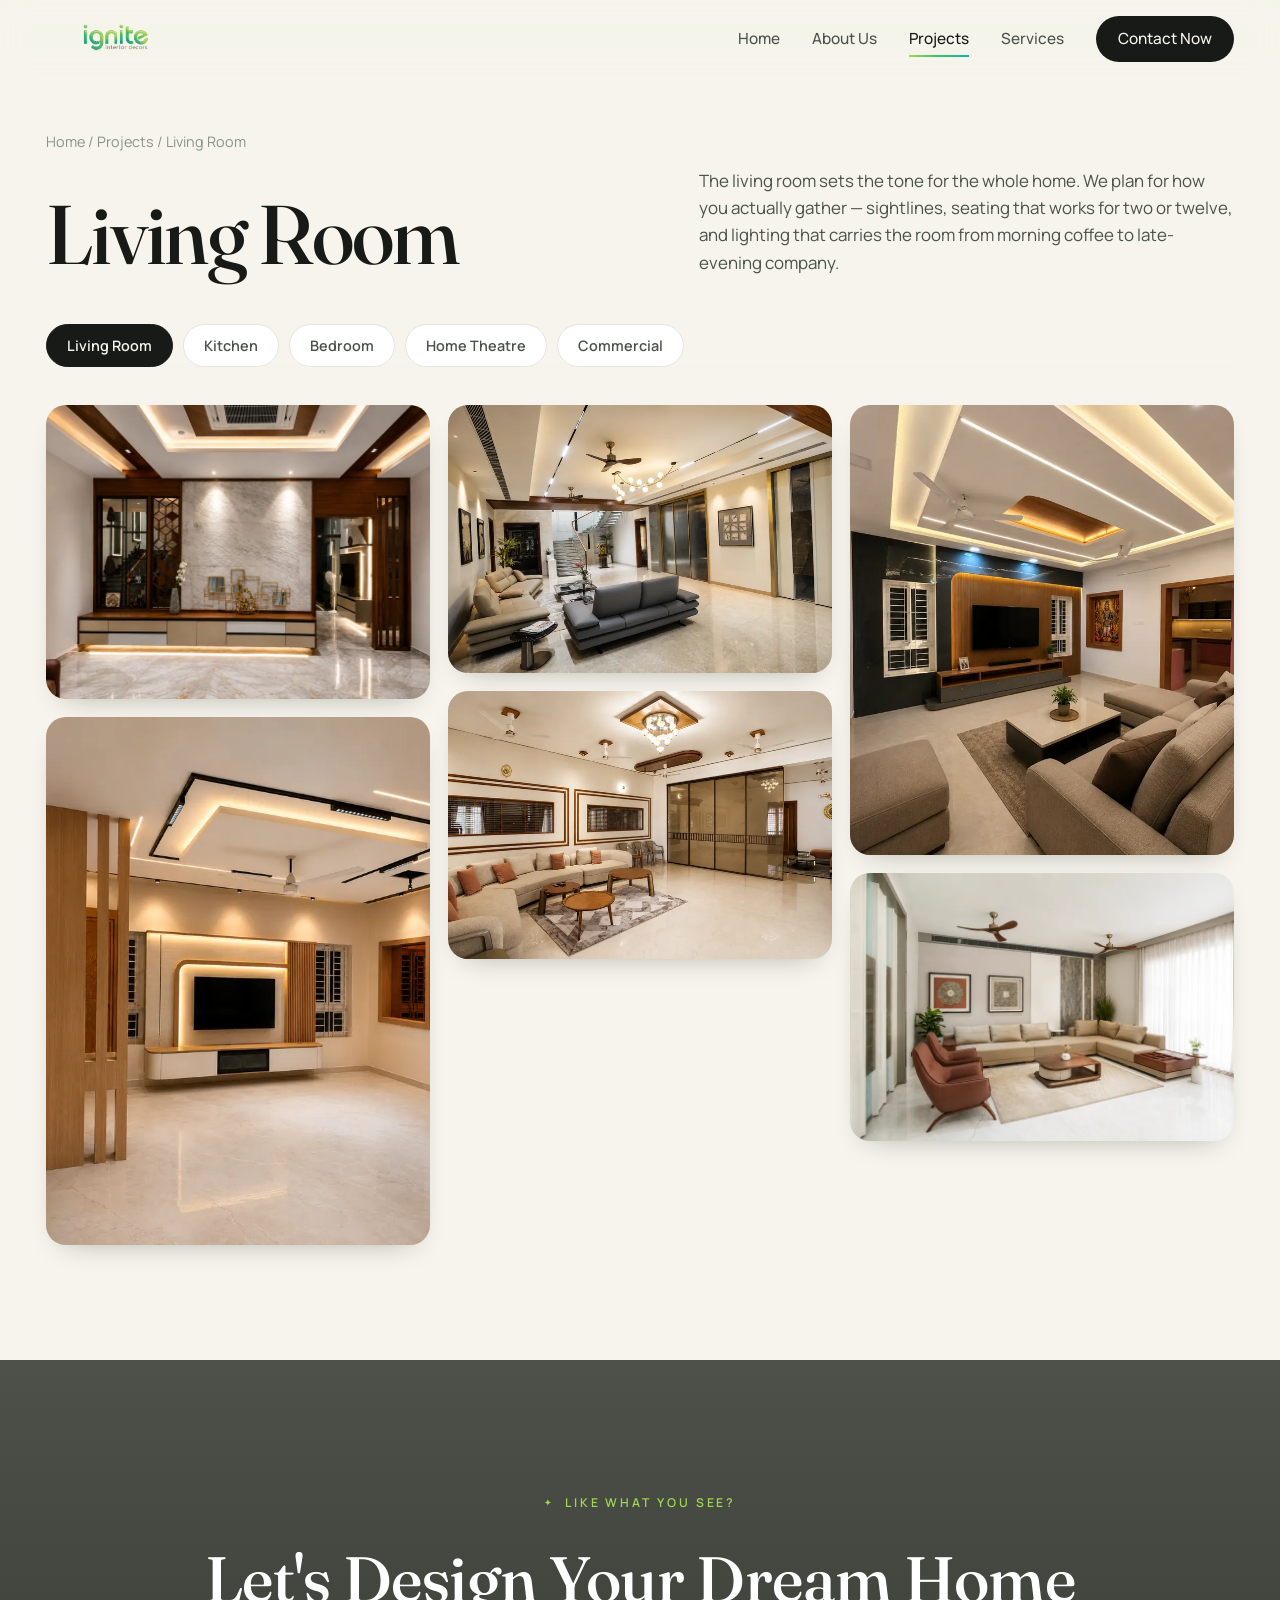
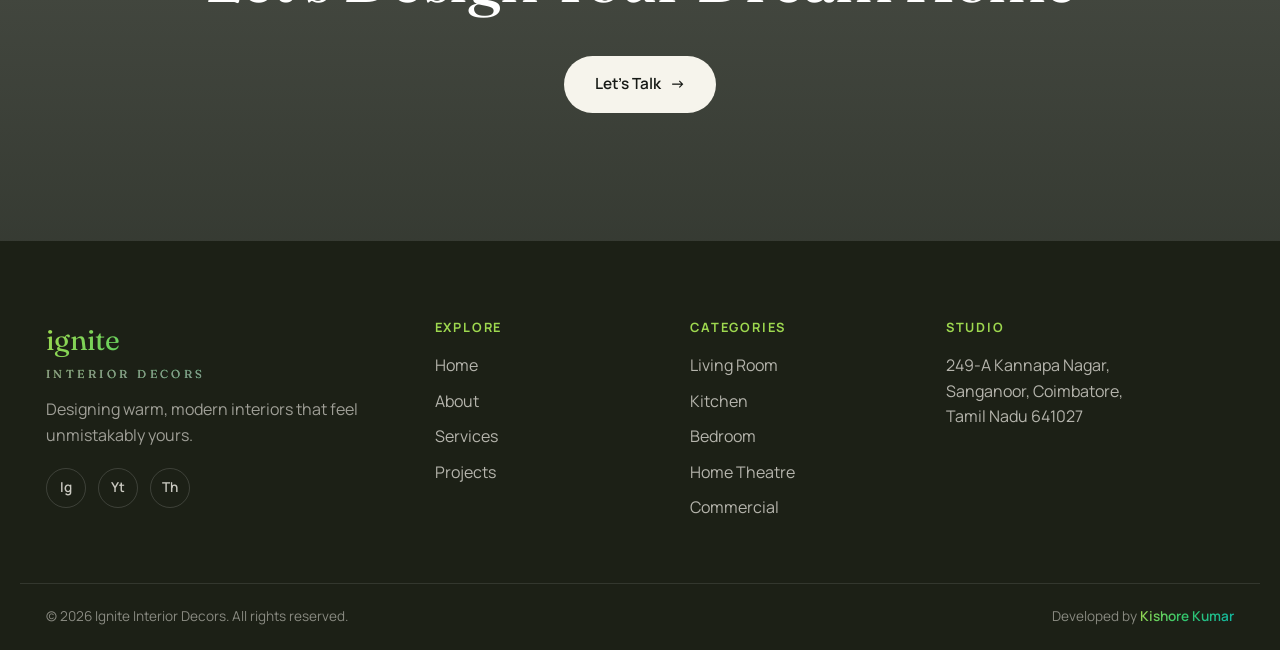
==== category.html @ b1520c49 "Reorganise gallery by category and add brand icons Replace the fictional project-wise portfolio with" ====
<!DOCTYPE html>
<html lang="en" class="no-js">
<head>
  <meta charset="UTF-8" />
  <meta name="viewport" content="width=device-width, initial-scale=1.0" />
  <title>Gallery — Ignite Interior Decors</title>
  <meta name="description" content="Interior design gallery by Ignite Interior Decors — browse living room, kitchen, bedroom, home theatre and commercial interiors." />

  <!-- Brand icons (generated by tools/build_icons.py) -->
  <link rel="icon" href="favicon.ico" sizes="any" />
  <link rel="icon" href="favicon.svg" type="image/svg+xml" />
  <link rel="apple-touch-icon" href="assets/icons/icon-180.png" />
  <link rel="manifest" href="site.webmanifest" />
  <meta name="theme-color" content="#12a37a" />

  <link rel="preconnect" href="https://fonts.googleapis.com" />
  <link rel="preconnect" href="https://fonts.gstatic.com" crossorigin />
  <link href="https://fonts.googleapis.com/css2?family=Archivo:wght@600;700;800;900&family=Fraunces:ital,opsz,wght@0,9..144,400;0,9..144,500;0,9..144,600;1,9..144,400;1,9..144,500&family=Manrope:wght@400;500;600;700&display=swap" rel="stylesheet" />
  <link rel="stylesheet" href="styles.css" />
</head>
<body>

  <div class="scroll-progress" aria-hidden="true"></div>
  <input type="checkbox" id="nav-toggle" class="nav-toggle-input" hidden />

  <!-- ============ HEADER ============ -->
  <header class="site-header">
    <div class="container header-inner">
      <a class="brand" href="index.html" aria-label="Ignite Interior Decors — home">
        <img src="logo1.png" alt="Ignite Interior Decors" class="brand-logo" />
      </a>
      <nav class="main-nav" aria-label="Primary">
        <a href="index.html#top">Home</a>
        <a href="index.html#about">About Us</a>
        <a href="gallery.html" class="active" aria-current="page">Projects</a>
        <a href="index.html#services">Services</a>
        <a href="index.html#contact" class="nav-cta">Contact Now</a>
      </nav>
      <label for="nav-toggle" class="nav-burger" aria-label="Toggle menu">
        <span></span><span></span><span></span>
      </label>
    </div>
  </header>

  <main id="categoryRoot" data-page="category">
    <section class="cat-page-hero">
      <div class="container">
        <p class="cat-breadcrumb">
          <a href="index.html">Home</a> / <a href="gallery.html">Projects</a> /
          <span id="crumbName">Gallery</span>
        </p>

        <div class="cat-head">
          <h1 class="cat-title" id="catTitle">Gallery</h1>
          <p class="cat-desc" id="catDesc"></p>
        </div>

        <!-- Category switcher — swaps the grid in place, no reload -->
        <div class="cat-tabs" id="catTabs" role="tablist" aria-label="Image categories"></div>
      </div>
    </section>

    <section class="section" style="padding-top:24px">
      <div class="container">
        <div class="masonry" id="masonry"></div>
      </div>
    </section>

    <!-- ============ CTA ============ -->
    <section class="cta-banner">
      <div class="container cta-inner">
        <span class="eyebrow">Like what you see?</span>
        <h2>Let's Design Your Dream Home</h2>
        <a href="index.html#contact" class="btn btn-light">Let's Talk <span class="arrow">→</span></a>
      </div>
    </section>
  </main>

  <!-- ============ LIGHTBOX ============ -->
  <div class="lightbox" id="lightbox" role="dialog" aria-modal="true" aria-label="Image viewer" hidden>
    <div class="lb-bar">
      <span id="lbCaption">—</span>
      <button type="button" class="lb-close" id="lbClose" aria-label="Close viewer">×</button>
    </div>
    <div class="lb-stage" id="lbStage">
      <button type="button" class="lb-nav prev" id="lbPrev" aria-label="Previous image">‹</button>
      <!-- Two buffers so photos can slide past each other; they start on a
           transparent pixel and receive real sources when the viewer opens. -->
      <img class="lb-img" id="lbImgA" alt="" src="[data-uri]" />
      <img class="lb-img" id="lbImgB" alt="" src="[data-uri]" />
      <button type="button" class="lb-nav next" id="lbNext" aria-label="Next image">›</button>
    </div>
    <div class="lb-strip" id="lbStrip"></div>
  </div>

  <!-- ============ FOOTER ============ -->
  <footer class="site-footer">
    <div class="container footer-grid">
      <div class="footer-brand">
        <span class="footer-wordmark">ignite<em>interior decors</em></span>
        <p>Designing warm, modern interiors that feel unmistakably yours.</p>
        <div class="footer-social">
          <a href="https://www.instagram.com/igniteinteriordecor/" target="_blank" rel="noopener noreferrer" aria-label="Ignite Interior Decors on Instagram" title="Instagram">Ig</a>
          <a href="https://www.youtube.com/@igniteinteriordecor" target="_blank" rel="noopener noreferrer" aria-label="Ignite Interior Decors on YouTube" title="YouTube">Yt</a>
          <a href="https://www.threads.com/@igniteinteriordecor" target="_blank" rel="noopener noreferrer" aria-label="Ignite Interior Decors on Threads" title="Threads">Th</a>
        </div>
      </div>
      <nav class="footer-col" aria-label="Explore">
        <h4>Explore</h4>
        <a href="index.html#top">Home</a>
        <a href="index.html#about">About</a>
        <a href="index.html#services">Services</a>
        <a href="gallery.html">Projects</a>
      </nav>
      <nav class="footer-col" aria-label="Categories">
        <h4>Categories</h4>
        <a href="category.html?c=living-room">Living Room</a>
        <a href="category.html?c=kitchen">Kitchen</a>
        <a href="category.html?c=bedroom">Bedroom</a>
        <a href="category.html?c=home-theatre">Home Theatre</a>
        <a href="category.html?c=commercial">Commercial</a>
      </nav>
      <div class="footer-col">
        <h4>Studio</h4>
        <address>
          <a href="https://www.google.com/maps/search/?api=1&amp;query=249-A%20Kannapa%20Nagar%2C%20Sanganoor%2C%20Coimbatore%2C%20Tamil%20Nadu%20641027" target="_blank" rel="noopener noreferrer">
            249-A Kannapa Nagar,<br />Sanganoor, Coimbatore,<br />Tamil Nadu 641027
          </a>
        </address>
      </div>
    </div>
    <div class="container footer-bottom">
      <span>© 2026 Ignite Interior Decors. All rights reserved.</span>
      <span class="footer-credit">Developed by
        <a href="https://kishore37sk.github.io/personal_website/" target="_blank" rel="noopener noreferrer">Kishore Kumar</a>
      </span>
    </div>
  </footer>

  <label for="nav-toggle" class="nav-scrim" aria-hidden="true"></label>
  <button type="button" class="to-top" aria-label="Back to top">↑</button>

  <script src="gallery-data.js"></script>
  <script src="script.js" defer></script>
</body>
</html>
---- styles.css ----
/* =========================================================
   Ignite Interior Decors — Stylesheet
   Layout & interaction modelled on livinor.webflow.io,
   restyled for the Ignite brand (green gradient + warm neutrals).
   HTML + CSS + JS.
   ========================================================= */

/* ---------- Design tokens ---------- */
:root {
  --green-1: #9ed84f;
  --green-2: #35c76a;
  --green-3: #12a37a;
  --teal:    #0eb5a4;
  --grad: linear-gradient(120deg, var(--green-1), var(--green-2) 45%, var(--teal));

  --ink:      #171a16;
  --ink-soft: #4a524b;
  --ink-mute: #8a938a;
  --line:     #e7e4db;

  --cream:  #f6f4ec;
  --cream-2:#efece2;
  --card:   #ffffff;
  --dark:   #14170f;
  --dark-2: #1c2016;

  --radius: 20px;
  --radius-sm: 13px;
  --radius-lg: 30px;
  --shadow: 0 24px 60px -28px rgba(20, 30, 18, .38);
  --shadow-sm: 0 12px 30px -18px rgba(20, 30, 18, .4);

  --container: 1240px;
  --ease: cubic-bezier(.22, .61, .36, 1);

  --font-display: "Fraunces", Georgia, serif;
  --font-body: "Manrope", system-ui, sans-serif;
  --font-hero: "Archivo", "Manrope", system-ui, sans-serif;
}

/* ---------- Reset / base ---------- */
*, *::before, *::after { box-sizing: border-box; }
* { margin: 0; }

html { scroll-behavior: smooth; scroll-padding-top: 100px; }

body {
  font-family: var(--font-body);
  color: var(--ink);
  background: var(--cream);
  line-height: 1.6;
  -webkit-font-smoothing: antialiased;
  overflow-x: hidden;
}

img { display: block; max-width: 100%; height: auto; }
a { color: inherit; text-decoration: none; }

.container {
  width: 100%;
  max-width: var(--container);
  margin-inline: auto;
  padding-inline: 26px;
}

.section { padding: clamp(64px, 9vw, 128px) 0; }

/* ---------- Typography helpers ---------- */
.eyebrow {
  display: inline-flex;
  align-items: center;
  gap: 10px;
  font-size: .76rem;
  letter-spacing: .24em;
  text-transform: uppercase;
  font-weight: 600;
  color: var(--green-3);
}
.eyebrow::before {
  content: "✦";
  font-size: .8em;
}

.section-title {
  font-family: var(--font-display);
  font-weight: 500;
  font-size: clamp(2rem, 4.6vw, 3.4rem);
  line-height: 1.05;
  letter-spacing: -0.015em;
}

.lead { font-size: 1.12rem; color: var(--ink-soft); }
p { color: var(--ink-soft); }

.grad-text {
  background: var(--grad);
  -webkit-background-clip: text;
  background-clip: text;
  color: transparent;
}

/* ---------- Buttons ---------- */
.btn {
  display: inline-flex;
  align-items: center;
  justify-content: center;
  gap: .55rem;
  padding: 15px 30px;
  border-radius: 999px;
  font-weight: 600;
  font-size: .96rem;
  cursor: pointer;
  border: 1px solid transparent;
  transition: transform .35s var(--ease), box-shadow .35s var(--ease),
              background .3s var(--ease), color .3s var(--ease), border-color .3s var(--ease);
}
.btn:hover { transform: translateY(-3px); }
.btn:active { transform: translateY(-1px); }
.btn .arrow { transition: transform .3s var(--ease); }
.btn:hover .arrow { transform: translateX(4px); }

.btn-primary {
  background: var(--grad);
  color: #08130d;
  box-shadow: 0 12px 26px -12px rgba(18, 163, 122, .8);
}
.btn-primary:hover { box-shadow: 0 18px 34px -12px rgba(18, 163, 122, .9); }

.btn-dark { background: var(--ink); color: var(--cream); }
.btn-dark:hover { background: #000; }

.btn-outline { border-color: var(--ink); color: var(--ink); background: transparent; }
.btn-outline:hover { background: var(--ink); color: var(--cream); }

.btn-light { background: var(--cream); color: var(--ink); }
.btn-ghost-light { border-color: rgba(255,255,255,.4); color: #fff; background: transparent; }
.btn-ghost-light:hover { background: #fff; color: var(--ink); }
.btn-block { width: 100%; }

/* ---------- Scroll progress ---------- */
.scroll-progress {
  position: fixed;
  top: 0; left: 0;
  height: 3px; width: 100%;
  transform-origin: 0 50%;
  transform: scaleX(var(--progress, 0));
  background: var(--grad);
  z-index: 200;
  transition: transform .08s linear;
}

/* =========================================================
   HEADER
   ========================================================= */
.site-header {
  position: sticky;
  top: 0;
  z-index: 100;
  background: rgba(246, 244, 236, .7);
  backdrop-filter: blur(14px);
  border-bottom: 1px solid transparent;
  transition: background .3s var(--ease), border-color .3s var(--ease);
}
.site-header.scrolled {
  background: rgba(246, 244, 236, .93);
  border-bottom-color: var(--line);
  box-shadow: 0 10px 30px -24px rgba(0, 0, 0, .5);
}
.header-inner {
  display: flex;
  align-items: center;
  justify-content: space-between;
  min-height: 78px;
  gap: 20px;
}
.brand-logo {
  height: 42px; width: auto;
  mix-blend-mode: multiply;
  transition: transform .4s var(--ease);
}
.brand:hover .brand-logo { transform: scale(1.03); }

.main-nav { display: flex; align-items: center; gap: 32px; }
.main-nav a {
  font-weight: 500;
  font-size: .96rem;
  color: var(--ink-soft);
  position: relative;
  transition: color .25s var(--ease);
}
.main-nav a:not(.nav-cta)::after {
  content: "";
  position: absolute;
  left: 0; bottom: -6px;
  width: 100%; height: 2px;
  background: var(--grad);
  transform: scaleX(0);
  transform-origin: left;
  transition: transform .3s var(--ease);
}
.main-nav a:not(.nav-cta):hover { color: var(--ink); }
.main-nav a:not(.nav-cta):hover::after,
.main-nav a.active:not(.nav-cta)::after { transform: scaleX(1); }
.main-nav a.active:not(.nav-cta) { color: var(--ink); }

.nav-cta {
  background: var(--ink);
  color: var(--cream) !important;
  padding: 11px 22px;
  border-radius: 999px;
  transition: transform .3s var(--ease), background .3s var(--ease);
}
.nav-cta:hover { transform: translateY(-2px); background: #000; }

.nav-burger { display: none; }
.nav-scrim { display: none; }

/* =========================================================
   HERO (centered, star dividers, numbered services, carousel)
   ========================================================= */
.hero {
  position: relative;
  min-height: 100svh;
  display: flex;
  color: #fff;
  overflow: hidden;
}
.hero-bg { position: absolute; inset: 0; z-index: 0; }
.hero-slide {
  position: absolute;
  inset: 0;
  background-size: cover;
  background-position: center;
  opacity: 0;
  transform: scale(1.08);
  transition: opacity 1.2s var(--ease), transform 7s var(--ease);
}
.hero-slide.active { opacity: 1; transform: scale(1); }
.hero-overlay {
  position: absolute;
  inset: 0;
  z-index: 1;
  background:
    linear-gradient(180deg, rgba(12,16,10,.5) 0%, rgba(12,16,10,.26) 38%, rgba(12,16,10,.82) 100%),
    linear-gradient(90deg, rgba(12,16,10,.5), transparent 58%);
}
.hero-inner {
  position: relative;
  z-index: 2;
  width: 100%;
  min-height: 100svh;
  display: flex;
  flex-direction: column;
  justify-content: space-between;
  padding-block: clamp(120px, 17vh, 190px) clamp(28px, 5vh, 48px);
}
.hero-top {
  display: flex;
  justify-content: space-between;
  align-items: flex-start;
  gap: 40px;
}
.hero-title {
  font-family: var(--font-hero);
  font-weight: 800;
  text-transform: uppercase;
  font-size: clamp(3rem, 11vw, 10rem);
  line-height: .9;
  letter-spacing: -0.02em;
  max-width: 16ch;
  text-shadow: 0 8px 44px rgba(0,0,0,.4);
}
.hero-title .accent { color: #e9e0cd; }
.hero-services {
  list-style: none;
  padding: 0;
  margin-top: 8px;
  display: grid;
  gap: 12px;
  text-align: right;
  flex: none;
}
.hero-services li { font-weight: 600; font-size: clamp(.95rem, 1.4vw, 1.15rem); white-space: nowrap; }
.hero-services .num { color: var(--green-1); margin-right: 6px; }
.hero-bottom {
  display: flex;
  justify-content: space-between;
  align-items: flex-end;
  gap: 28px;
  flex-wrap: wrap;
}
.hero-tagline { display: flex; flex-direction: column; align-items: flex-start; gap: 18px; }
.hero-tagline p {
  color: rgba(255,255,255,.9);
  text-transform: uppercase;
  letter-spacing: .06em;
  font-weight: 600;
  font-size: clamp(.9rem, 1.5vw, 1.05rem);
  max-width: 22ch;
}
.hero-filmstrip { display: flex; gap: 10px; }
.hero-filmstrip button {
  width: clamp(64px, 8vw, 96px);
  height: clamp(46px, 5.6vw, 66px);
  border: none;
  border-radius: 9px;
  cursor: pointer;
  background-size: cover;
  background-position: center;
  opacity: .55;
  outline: 2px solid transparent;
  outline-offset: 2px;
  transition: opacity .3s var(--ease), outline-color .3s var(--ease), transform .3s var(--ease);
}
.hero-filmstrip button:hover { transform: translateY(-3px); opacity: .85; }
.hero-filmstrip button.active { opacity: 1; outline-color: var(--green-1); }

/* =========================================================
   ABOUT + counters
   ========================================================= */
.about { background: var(--cream); }
.about-grid {
  display: grid;
  grid-template-columns: 1.05fr .95fr;
  gap: clamp(36px, 6vw, 80px);
  align-items: center;
}
.about-text .section-title { margin: 14px 0 20px; }
.about-actions {
  display: flex;
  align-items: center;
  gap: 20px;
  margin-top: 28px;
  flex-wrap: wrap;
}
.about-note {
  display: inline-flex;
  align-items: center;
  gap: 8px;
  font-size: .9rem;
  color: var(--ink-soft);
}
.about-note .dot {
  width: 9px; height: 9px; border-radius: 50%;
  background: var(--green-2);
  box-shadow: 0 0 0 0 rgba(53,199,106,.6);
  animation: pulse 2s infinite;
}
@keyframes pulse {
  0% { box-shadow: 0 0 0 0 rgba(53,199,106,.55); }
  70% { box-shadow: 0 0 0 10px rgba(53,199,106,0); }
  100% { box-shadow: 0 0 0 0 rgba(53,199,106,0); }
}
.about-media { position: relative; }
.about-media img {
  border-radius: var(--radius);
  box-shadow: var(--shadow);
  aspect-ratio: 4 / 4.4;
  object-fit: cover;
  width: 100%;
}

.counters {
  display: grid;
  grid-template-columns: repeat(4, 1fr);
  gap: 24px;
  margin-top: clamp(48px, 6vw, 80px);
  padding-top: clamp(40px, 5vw, 64px);
  border-top: 1px solid var(--line);
}
.counter .counter-num {
  font-family: var(--font-display);
  font-size: clamp(2.2rem, 4vw, 3.2rem);
  font-weight: 500;
  line-height: 1;
}
.counter .counter-num .suffix { color: var(--green-3); }
.counter h4 { margin: 12px 0 4px; font-size: 1.02rem; }
.counter p { font-size: .92rem; color: var(--ink-mute); }

/* =========================================================
   Section heads
   ========================================================= */
.section-head {
  display: flex;
  justify-content: space-between;
  align-items: flex-end;
  gap: 26px;
  margin-bottom: 54px;
  flex-wrap: wrap;
}
.section-head .eyebrow { margin-bottom: 12px; }
.section-head-title { max-width: 22ch; }
.section-head-note { max-width: 42ch; color: var(--ink-mute); }

/* =========================================================
   BROWSE BY CATEGORY (homepage section shell)
   Card styling itself lives in the CATEGORY CARDS block below.
   ========================================================= */
.projects { background: var(--cream-2); }
.projects-cta { display: flex; justify-content: center; margin-top: 48px; }

/* =========================================================
   PROCESS
   ========================================================= */
.process { background: var(--dark); color: var(--cream); }
.process .section-title, .process .section-head-title { color: var(--cream); }
.process .section-head-note { color: rgba(246,244,236,.6); }
.process-list {
  display: grid;
  gap: 0;
}
.process-step {
  display: grid;
  grid-template-columns: 90px 1fr auto;
  gap: 28px;
  align-items: center;
  padding: 28px 0;
  border-top: 1px solid rgba(255,255,255,.1);
  transition: padding .4s var(--ease);
}
.process-step:last-child { border-bottom: 1px solid rgba(255,255,255,.1); }
.process-step .step-num {
  font-family: var(--font-display);
  font-size: 2.4rem;
  background: var(--grad);
  -webkit-background-clip: text; background-clip: text; color: transparent;
}
.process-step .step-title {
  font-family: var(--font-display);
  font-weight: 500;
  font-size: clamp(1.5rem, 3vw, 2.2rem);
  color: var(--cream);
}
.process-step .step-desc { color: rgba(246,244,236,.66); max-width: 46ch; }
.process-step .step-thumb {
  width: 120px; height: 84px;
  border-radius: 12px;
  object-fit: cover;
  opacity: .0;
  transform: translateX(20px);
  transition: opacity .4s var(--ease), transform .4s var(--ease);
}
.process-step:hover { padding-inline: 14px; }
.process-step:hover .step-thumb { opacity: 1; transform: none; }

/* =========================================================
   SERVICES
   ========================================================= */
.services { background: var(--cream); }
.service-grid {
  display: grid;
  grid-template-columns: repeat(3, 1fr);
  gap: 24px;
}
.service-card {
  background: var(--card);
  border: 1px solid var(--line);
  border-radius: var(--radius);
  padding: 36px 32px;
  position: relative;
  overflow: hidden;
  transition: transform .4s var(--ease), box-shadow .4s var(--ease), border-color .4s var(--ease);
}
.service-card::before {
  content: "";
  position: absolute; left: 0; top: 0;
  width: 100%; height: 3px;
  background: var(--grad);
  transform: scaleX(0); transform-origin: left;
  transition: transform .45s var(--ease);
}
.service-card:hover { transform: translateY(-8px); box-shadow: var(--shadow); border-color: transparent; }
.service-card:hover::before { transform: scaleX(1); }
.service-icon {
  width: 58px; height: 58px;
  display: grid; place-items: center;
  border-radius: 15px;
  background: linear-gradient(140deg, rgba(53,199,106,.16), rgba(14,181,164,.16));
  color: var(--green-3);
  font-size: 1.6rem;
  margin-bottom: 22px;
}
.service-card h3 { font-family: var(--font-display); font-weight: 500; font-size: 1.5rem; margin-bottom: 10px; }
.service-card .service-link { margin-top: 18px; display: inline-flex; gap: 6px; font-weight: 600; font-size: .9rem; color: var(--green-3); }
.services-cta { display: flex; justify-content: center; margin-top: 46px; }

/* =========================================================
   CTA banner + offers strip
   ========================================================= */
.cta-banner {
  position: relative;
  color: #fff;
  text-align: center;
  background: url("https://images.unsplash.com/photo-1616486338812-3dadae4b4ace?auto=format&fit=crop&w=1900&q=80") center/cover fixed;
}
.cta-banner::before { content: ""; position: absolute; inset: 0; background: linear-gradient(rgba(12,18,10,.72), rgba(12,18,10,.82)); }
.cta-inner { position: relative; padding: clamp(70px, 10vw, 130px) 24px; }
.cta-inner .eyebrow { color: var(--green-1); justify-content: center; }
.cta-inner h2 {
  font-family: var(--font-display);
  font-weight: 500;
  font-size: clamp(2.2rem, 5.5vw, 4rem);
  margin: 14px 0 26px;
  letter-spacing: -0.01em;
}
.offers-strip {
  background: var(--dark-2);
  color: var(--cream);
  overflow: hidden;
  white-space: nowrap;
  padding: 16px 0;
}
.offers-track { display: inline-flex; gap: 40px; align-items: center; animation: marquee 24s linear infinite; }
.offers-track span { font-family: var(--font-display); font-style: italic; font-size: 1.2rem; color: rgba(246,244,236,.9); }
.offers-track .sep { color: var(--green-1); font-style: normal; }
@keyframes marquee { to { transform: translateX(-50%); } }

/* =========================================================
   WHY CHOOSE US
   ========================================================= */
.why { background: var(--cream-2); }
.why-grid {
  display: grid;
  grid-template-columns: 1fr 1fr;
  gap: clamp(36px, 6vw, 70px);
  align-items: center;
}
.why-media { position: relative; border-radius: var(--radius); overflow: hidden; box-shadow: var(--shadow); }
.why-media img { aspect-ratio: 4/3.3; object-fit: cover; width: 100%; }
.why-list { list-style: none; padding: 0; margin: 28px 0 0; display: grid; gap: 4px; }
.why-list li {
  display: flex; gap: 16px; align-items: flex-start;
  padding: 18px 0;
  border-bottom: 1px solid var(--line);
}
.why-list .why-ico {
  flex: none;
  width: 40px; height: 40px; border-radius: 11px;
  display: grid; place-items: center;
  background: var(--grad); color: #08130d; font-weight: 700;
}
.why-list h4 { font-size: 1.1rem; margin-bottom: 3px; }
.why-list p { font-size: .93rem; }

/* =========================================================
   TESTIMONIALS
   ========================================================= */
.testimonials { background: var(--cream); }
.testimonial-track {
  display: flex; gap: 24px;
  overflow-x: auto;
  scroll-snap-type: x mandatory;
  padding-bottom: 14px;
  scrollbar-width: thin;
}
.testimonial {
  flex: 0 0 min(440px, 84%);
  scroll-snap-align: start;
  background: var(--card);
  border: 1px solid var(--line);
  border-radius: var(--radius);
  padding: 36px 32px;
  box-shadow: var(--shadow-sm);
}
.stars { color: var(--green-2); letter-spacing: 3px; margin-bottom: 16px; }
.testimonial q {
  font-family: var(--font-display);
  font-size: 1.32rem; line-height: 1.42;
  color: var(--ink); font-weight: 400;
}
.testimonial q::before, .testimonial q::after { content: none; }
.testimonial footer { margin-top: 24px; display: flex; align-items: center; gap: 14px; }
.testimonial footer img { width: 48px; height: 48px; border-radius: 50%; object-fit: cover; }
.testimonial footer .avatar {
  width: 48px; height: 48px;
  flex: none;
  display: grid; place-items: center;
  border-radius: 50%;
  background: var(--grad);
  color: #08130d;
  font-weight: 700;
  font-size: .95rem;
  letter-spacing: .04em;
}
.testimonial footer strong { display: block; }
.testimonial footer span { color: var(--ink-mute); font-size: .88rem; }
.carousel-controls { display: flex; gap: 12px; }
.carousel-btn {
  width: 50px; height: 50px; border-radius: 50%;
  border: 1px solid var(--line); background: var(--card); color: var(--ink);
  font-size: 1.5rem; line-height: 1; cursor: pointer;
  transition: transform .3s var(--ease), background .3s var(--ease), color .3s var(--ease), border-color .3s var(--ease);
}
.carousel-btn:hover { background: var(--ink); color: var(--cream); border-color: var(--ink); transform: translateY(-3px); }
.no-js .carousel-controls { display: none; }

/* =========================================================
   CONTACT
   ========================================================= */
.contact { background: var(--dark); color: var(--cream); }
.contact .section-title { color: var(--cream); }
.contact-grid {
  display: grid;
  grid-template-columns: 1fr 1.1fr;
  gap: clamp(36px, 6vw, 70px);
  align-items: start;
}
.contact-info .lead { color: rgba(246,244,236,.7); }
.contact-details { list-style: none; padding: 0; margin-top: 30px; display: grid; gap: 16px; }
.contact-details li { color: var(--cream); }
.contact-details a { color: var(--green-1); }
.ci-label { display: inline-block; width: 74px; color: var(--ink-mute); font-size: .76rem; letter-spacing: .12em; text-transform: uppercase; }
.contact-form {
  background: rgba(255,255,255,.04);
  border: 1px solid rgba(255,255,255,.1);
  border-radius: var(--radius);
  padding: 36px;
  display: grid; gap: 18px;
}
.field { display: grid; gap: 8px; }
.field-row { display: grid; grid-template-columns: 1fr 1fr; gap: 18px; }
.field label { font-size: .84rem; font-weight: 600; color: rgba(246,244,236,.7); }
.field input, .field select, .field textarea {
  font-family: inherit; font-size: 1rem;
  padding: 13px 16px;
  border: 1px solid rgba(255,255,255,.14);
  border-radius: var(--radius-sm);
  background: rgba(0,0,0,.18);
  color: var(--cream);
  transition: border-color .25s var(--ease), box-shadow .25s var(--ease);
}
.field input::placeholder, .field textarea::placeholder { color: rgba(246,244,236,.4); }
.field input:focus, .field select:focus, .field textarea:focus {
  outline: none; border-color: var(--green-2);
  box-shadow: 0 0 0 4px rgba(53,199,106,.16);
}
.field select option { color: #111; }
.field textarea { resize: vertical; }
.btn.is-sent { background: var(--grad); color: #08130d; }

/* =========================================================
   FOOTER
   ========================================================= */
.site-footer { background: var(--dark-2); color: var(--cream); padding-top: 76px; }
.footer-grid { display: grid; grid-template-columns: 1.6fr 1fr 1fr 1.3fr; gap: 34px; padding-bottom: 52px; }
.footer-wordmark { font-family: var(--font-display); font-size: 1.8rem; background: var(--grad); -webkit-background-clip: text; background-clip: text; color: transparent; display: block; }
.footer-wordmark em { font-style: normal; font-size: .72rem; letter-spacing: .3em; text-transform: uppercase; color: var(--ink-mute); display: block; margin-top: 2px; }
.footer-brand p { color: rgba(246,244,236,.6); margin-top: 14px; max-width: 32ch; }
/* Addresses render as normal body copy, not italic browser default */
address { font-style: normal; }
.contact-details address a,
.footer-col address a { transition: color .25s var(--ease); }
.contact-details address a:hover { color: var(--green-3); }
.contact-social a { color: var(--green-3); font-weight: 600; }
.contact-social a:hover { text-decoration: underline; text-underline-offset: 3px; }

.footer-social { display: flex; gap: 12px; margin-top: 20px; }
.footer-social a {
  width: 40px; height: 40px; border-radius: 50%;
  display: grid; place-items: center;
  border: 1px solid rgba(255,255,255,.15);
  color: rgba(246,244,236,.8);
  font-size: .85rem; font-weight: 600;
  transition: background .3s var(--ease), color .3s var(--ease), transform .3s var(--ease);
}
.footer-social a:hover { background: var(--grad); color: #08130d; transform: translateY(-3px); border-color: transparent; }
.footer-col h4 { font-size: .8rem; letter-spacing: .14em; text-transform: uppercase; color: var(--green-1); margin-bottom: 16px; }
.footer-col a, .footer-col p { display: block; color: rgba(246,244,236,.7); margin-bottom: 10px; transition: color .25s var(--ease); }
.footer-col a:hover { color: #fff; }
.footer-bottom {
  border-top: 1px solid rgba(255,255,255,.1);
  padding: 22px 26px;
  display: flex; justify-content: space-between;
  color: rgba(246,244,236,.5); font-size: .85rem;
  flex-wrap: wrap; gap: 8px;
}
.footer-credit a { font-weight: 600; background: var(--grad); -webkit-background-clip: text; background-clip: text; color: transparent; transition: opacity .25s var(--ease); }
.footer-credit a:hover { opacity: .75; text-decoration: underline; text-underline-offset: 3px; }

/* =========================================================
   PROJECTS LISTING PAGE (interactive cursor-follow preview)
   ========================================================= */
.page-hero {
  padding: clamp(56px, 8vw, 120px) 0 clamp(30px, 4vw, 56px);
  text-align: center;
}
.page-hero .breadcrumb { color: var(--ink-mute); font-size: .88rem; margin-bottom: 16px; }
.page-hero .breadcrumb a:hover { color: var(--ink); }
.page-hero h1 {
  font-family: var(--font-display); font-weight: 500;
  font-size: clamp(2.6rem, 7vw, 5rem); line-height: 1; letter-spacing: -0.02em;
}
.page-hero p { max-width: 52ch; margin: 20px auto 0; }

/* =========================================================
   CATEGORY CARDS  (homepage grid + gallery hub)

   Each card stacks every photo in its category and crossfades
   between them — the "seamless fade" browsing effect. Only the
   first image is eager; the rest are lazy and fade in on cycle.
   ========================================================= */
.cat-grid {
  display: grid;
  grid-template-columns: repeat(3, 1fr);
  gap: 24px;
}
.cat-grid.is-hub { grid-template-columns: repeat(2, 1fr); gap: 30px; }

.cat-card {
  display: flex;
  flex-direction: column;
  background: var(--card);
  border: 1px solid var(--line);
  border-radius: var(--radius-lg);
  overflow: hidden;
  transition: transform .5s var(--ease), box-shadow .5s var(--ease), border-color .5s var(--ease);
}
.cat-card:hover {
  transform: translateY(-8px);
  box-shadow: var(--shadow);
  border-color: transparent;
}

.cat-media {
  position: relative;
  aspect-ratio: 4 / 3;
  overflow: hidden;
  background: var(--cream-2);
}
.cat-grid.is-hub .cat-media { aspect-ratio: 16 / 10; }

/* Stacked crossfading photos */
.cat-media img {
  position: absolute;
  inset: 0;
  width: 100%; height: 100%;
  object-fit: cover;
  opacity: 0;
  transform: scale(1.04);
  transition: opacity 1s var(--ease), transform 6s var(--ease);
}
.cat-media img.is-active { opacity: 1; transform: scale(1); }
.cat-card:hover .cat-media img.is-active { transform: scale(1.07); }

.cat-media::after {
  content: "";
  position: absolute; inset: 0;
  background: linear-gradient(180deg, transparent 55%, rgba(12, 18, 10, .55));
  pointer-events: none;
}

.cat-count {
  position: absolute;
  left: 16px; bottom: 14px;
  z-index: 2;
  font-size: .78rem;
  letter-spacing: .1em;
  text-transform: uppercase;
  font-weight: 700;
  color: #fff;
}
.cat-open {
  position: absolute;
  right: 14px; top: 14px;
  z-index: 2;
  width: 42px; height: 42px;
  display: grid; place-items: center;
  border-radius: 50%;
  background: var(--cream);
  color: var(--ink);
  font-size: 1.05rem;
  opacity: 0;
  transform: scale(.7) rotate(-35deg);
  transition: opacity .4s var(--ease), transform .4s var(--ease), background .3s var(--ease);
}
.cat-card:hover .cat-open { opacity: 1; transform: none; }
.cat-open:hover { background: var(--green-3); color: #08130d; }

/* Progress ticks showing which photo is on screen */
.cat-ticks {
  position: absolute;
  right: 16px; bottom: 16px;
  z-index: 2;
  display: flex; gap: 5px;
}
.cat-ticks i {
  width: 14px; height: 3px;
  border-radius: 2px;
  background: rgba(255, 255, 255, .45);
  transition: background .4s var(--ease), width .4s var(--ease);
}
.cat-ticks i.is-active { background: #fff; width: 22px; }

.cat-body {
  padding: 24px 24px 26px;
  display: flex;
  align-items: flex-start;
  justify-content: space-between;
  gap: 18px;
  flex: 1;
}
.cat-body h3 {
  font-family: var(--font-display);
  font-weight: 500;
  font-size: 1.5rem;
  line-height: 1.15;
}
.cat-body p { font-size: .94rem; margin-top: 6px; }
.cat-go {
  font-size: .88rem;
  font-weight: 600;
  color: var(--green-3);
  white-space: nowrap;
  transition: transform .3s var(--ease);
}
.cat-card:hover .cat-go { transform: translateX(4px); }

/* =========================================================
   CATEGORY DETAIL PAGE
   ========================================================= */
.cat-page-hero { padding: clamp(28px, 4vw, 52px) 0 0; }
.cat-breadcrumb { color: var(--ink-mute); font-size: .9rem; }
.cat-breadcrumb a:hover { color: var(--ink); }
.cat-head {
  display: grid;
  grid-template-columns: 1.1fr 1fr;
  gap: clamp(24px, 5vw, 70px);
  align-items: end;
  margin: 14px 0 34px;
}
.cat-title {
  font-family: var(--font-display); font-weight: 500;
  font-size: clamp(2.6rem, 7vw, 5.2rem);
  line-height: 1; letter-spacing: -0.02em;
}
.cat-desc { color: var(--ink-soft); font-size: 1.06rem; }

/* Sticky category switcher — swaps galleries without a page reload */
.cat-tabs {
  position: sticky;
  top: 74px;
  z-index: 60;
  display: flex;
  gap: 10px;
  flex-wrap: wrap;
  padding: 14px 0;
  background: linear-gradient(var(--cream) 70%, transparent);
  backdrop-filter: blur(6px);
}
.cat-tab {
  padding: 9px 20px;
  border-radius: 999px;
  border: 1px solid var(--line);
  background: var(--card);
  font: inherit;
  font-size: .9rem;
  font-weight: 600;
  color: var(--ink-soft);
  cursor: pointer;
  transition: background .3s var(--ease), color .3s var(--ease),
              border-color .3s var(--ease), transform .3s var(--ease);
}
.cat-tab:hover { border-color: var(--green-3); color: var(--ink); transform: translateY(-2px); }
.cat-tab.is-active { background: var(--ink); color: var(--cream); border-color: var(--ink); }

/* Masonry grid — row spans are computed in script.js from real
   image dimensions, so portrait and landscape shots interlock. */
.masonry {
  display: grid;
  grid-template-columns: repeat(3, 1fr);
  grid-auto-rows: 8px;
  gap: 18px;
  transition: opacity .35s var(--ease), transform .35s var(--ease);
}
.masonry.is-swapping { opacity: 0; transform: translateY(14px); }

.tile {
  position: relative;
  border-radius: var(--radius);
  overflow: hidden;
  cursor: zoom-in;
  background: var(--cream-2);
  box-shadow: var(--shadow-sm);
  opacity: 0;
  transform: translateY(26px);
  transition: opacity .6s var(--ease), transform .6s var(--ease);
}
.tile.is-in { opacity: 1; transform: none; }
.tile img {
  width: 100%; height: 100%;
  object-fit: cover;
  transition: transform .7s var(--ease);
}
.tile:hover img { transform: scale(1.06); }
.tile::after {
  content: "⤢";
  position: absolute;
  right: 12px; bottom: 12px;
  width: 36px; height: 36px;
  display: grid; place-items: center;
  border-radius: 50%;
  background: rgba(250, 248, 242, .92);
  color: var(--ink);
  font-size: .9rem;
  opacity: 0;
  transform: scale(.7);
  transition: opacity .35s var(--ease), transform .35s var(--ease);
}
.tile:hover::after { opacity: 1; transform: none; }

/* =========================================================
   LIGHTBOX — slide + fade between photos
   ========================================================= */
.lightbox {
  position: fixed;
  inset: 0;
  z-index: 300;
  display: grid;
  grid-template-rows: auto 1fr auto;
  background: rgba(10, 14, 11, .95);
  opacity: 0;
  visibility: hidden;
  transition: opacity .4s var(--ease), visibility .4s var(--ease);
}
.lightbox.is-open { opacity: 1; visibility: visible; }

.lb-bar {
  display: flex;
  align-items: center;
  justify-content: space-between;
  gap: 16px;
  padding: 18px 22px;
  color: rgba(255, 255, 255, .85);
  font-size: .9rem;
}
.lb-close {
  width: 44px; height: 44px;
  border-radius: 50%;
  border: 1px solid rgba(255, 255, 255, .25);
  background: transparent;
  color: #fff;
  font-size: 1.3rem;
  cursor: pointer;
  transition: background .3s var(--ease), transform .3s var(--ease);
}
.lb-close:hover { background: rgba(255, 255, 255, .14); transform: rotate(90deg); }

.lb-stage {
  position: relative;
  overflow: hidden;
  display: grid;
  place-items: center;
  padding: 0 clamp(12px, 6vw, 90px);
}
/* Two buffers crossfade past each other for a seamless swap */
.lb-img {
  position: absolute;
  max-width: 100%;
  max-height: 100%;
  border-radius: 10px;
  object-fit: contain;
  opacity: 0;
  transform: translateX(var(--from, 40px)) scale(.98);
  transition: opacity .5s var(--ease), transform .5s var(--ease);
  box-shadow: 0 30px 80px -30px rgba(0, 0, 0, .8);
}
.lb-img.is-active { opacity: 1; transform: none; }

.lb-nav {
  position: absolute;
  top: 50%;
  transform: translateY(-50%);
  width: 52px; height: 52px;
  border-radius: 50%;
  border: 1px solid rgba(255, 255, 255, .25);
  background: rgba(0, 0, 0, .3);
  color: #fff;
  font-size: 1.6rem;
  cursor: pointer;
  z-index: 2;
  transition: background .3s var(--ease), transform .3s var(--ease);
}
.lb-nav.prev { left: clamp(8px, 2vw, 26px); }
.lb-nav.next { right: clamp(8px, 2vw, 26px); }
.lb-nav:hover { background: var(--green-3); color: #08130d; }
.lb-nav.prev:hover { transform: translateY(-50%) translateX(-4px); }
.lb-nav.next:hover { transform: translateY(-50%) translateX(4px); }

.lb-strip {
  display: flex;
  gap: 10px;
  overflow-x: auto;
  padding: 16px 22px 22px;
  scrollbar-width: thin;
}
.lb-strip button {
  flex: none;
  width: 74px; height: 54px;
  border-radius: 8px;
  border: 2px solid transparent;
  padding: 0;
  overflow: hidden;
  cursor: pointer;
  opacity: .5;
  background: none;
  transition: opacity .3s var(--ease), border-color .3s var(--ease);
}
.lb-strip button img { width: 100%; height: 100%; object-fit: cover; display: block; }
.lb-strip button:hover { opacity: .85; }
.lb-strip button.is-active { opacity: 1; border-color: var(--green-2); }

/* =========================================================
   REVEAL (JS-driven) + shared components
   ========================================================= */
.js .reveal {
  opacity: 0;
  transform: translateY(40px);
  transition: opacity .8s var(--ease), transform .8s var(--ease);
}
.js .reveal.is-visible { opacity: 1; transform: none; }
@media (prefers-reduced-motion: reduce) { .js .reveal { opacity: 1; transform: none; transition: none; } }

/* Preloader */
.preloader {
  position: fixed; inset: 0; z-index: 500;
  display: grid; place-content: center; gap: 22px; justify-items: center;
  background: var(--dark);
  transition: opacity .6s var(--ease), visibility .6s var(--ease);
}
.preloader-mark { font-family: var(--font-display); font-size: clamp(2.4rem, 7vw, 4rem); background: var(--grad); -webkit-background-clip: text; background-clip: text; color: transparent; letter-spacing: -0.02em; animation: pre-pulse 1.4s var(--ease) infinite; }
.preloader-bar { width: 140px; height: 3px; border-radius: 3px; background: rgba(255,255,255,.14); overflow: hidden; position: relative; }
.preloader-bar::after { content: ""; position: absolute; inset: 0; width: 40%; border-radius: 3px; background: var(--grad); animation: pre-slide 1.1s var(--ease) infinite; }
@keyframes pre-pulse { 50% { opacity: .55; } }
@keyframes pre-slide { 0% { transform: translateX(-120%); } 100% { transform: translateX(320%); } }
.loaded .preloader { opacity: 0; visibility: hidden; }
@media (prefers-reduced-motion: reduce) { .preloader-mark, .preloader-bar::after { animation: none; } }

/* Back to top */
.to-top {
  position: fixed; right: 24px; bottom: 24px; z-index: 90;
  width: 48px; height: 48px; border: none; border-radius: 50%;
  background: var(--ink); color: var(--cream); font-size: 1.2rem; cursor: pointer;
  opacity: 0; transform: translateY(16px) scale(.9); pointer-events: none;
  box-shadow: var(--shadow-sm);
  transition: opacity .35s var(--ease), transform .35s var(--ease), background .3s var(--ease);
}
.to-top.show { opacity: 1; transform: none; pointer-events: auto; }
.to-top:hover { background: var(--green-3); transform: translateY(-3px); }

/* =========================================================
   RESPONSIVE
   ========================================================= */
@media (max-width: 960px) {
  .about-grid, .why-grid, .contact-grid, .cat-head { grid-template-columns: 1fr; }
  .cat-head { align-items: start; gap: 18px; }
  .cat-grid, .cat-grid.is-hub { grid-template-columns: repeat(2, 1fr); }
  .masonry { grid-template-columns: repeat(2, 1fr); }
  .service-grid { grid-template-columns: 1fr 1fr; }
  .counters { grid-template-columns: 1fr 1fr; }
  .footer-grid { grid-template-columns: 1fr 1fr; }
  .about-media { max-width: 520px; }
  .process-step { grid-template-columns: 70px 1fr; }
  .process-step .step-thumb { display: none; }
}

@media (max-width: 720px) {
  .nav-burger {
    display: flex; flex-direction: column; justify-content: center; gap: 5px;
    width: 44px; height: 44px; cursor: pointer; z-index: 120;
  }
  .nav-burger span { display: block; height: 2px; width: 24px; background: var(--ink); border-radius: 2px; transition: transform .3s var(--ease), opacity .3s var(--ease); }
  .main-nav {
    position: fixed; inset: 0 0 0 auto; width: min(320px, 82vw);
    flex-direction: column; align-items: flex-start; justify-content: center;
    gap: 26px; padding: 40px; background: var(--cream);
    box-shadow: -20px 0 60px -30px rgba(0,0,0,.5);
    transform: translateX(100%); transition: transform .4s var(--ease); z-index: 110;
  }
  .main-nav a { font-size: 1.3rem; font-family: var(--font-display); }
  .nav-toggle-input:checked ~ .site-header .main-nav { transform: translateX(0); }
  .nav-toggle-input:checked ~ .nav-scrim { display: block; position: fixed; inset: 0; background: rgba(12,18,10,.45); z-index: 105; }
  .nav-toggle-input:checked ~ .site-header .nav-burger span:nth-child(1) { transform: translateY(7px) rotate(45deg); }
  .nav-toggle-input:checked ~ .site-header .nav-burger span:nth-child(2) { opacity: 0; }
  .nav-toggle-input:checked ~ .site-header .nav-burger span:nth-child(3) { transform: translateY(-7px) rotate(-45deg); }
}

@media (max-width: 760px) {
  .hero-top { flex-direction: column; gap: 20px; }
  .hero-services { text-align: left; margin-top: 0; }
  .hero-bottom { flex-direction: column; align-items: flex-start; }
  .hero-filmstrip { display: none; }
}

@media (max-width: 640px) {
  .service-grid, .counters, .footer-grid, .field-row { grid-template-columns: 1fr; }
  .cat-grid, .cat-grid.is-hub, .masonry { grid-template-columns: 1fr; }
  .section-head { flex-direction: column; align-items: flex-start; }
  .process-step { grid-template-columns: 1fr; gap: 6px; }
  .process-step .step-num { font-size: 1.8rem; }
  .cat-body { flex-direction: column; gap: 10px; }
  .lb-nav { width: 44px; height: 44px; font-size: 1.3rem; }
}

/* =========================================================
   SEAMLESS PAGE TRANSITIONS
   Cross-document View Transitions where supported; everything
   still works normally in browsers that don't support it.
   ========================================================= */
@view-transition { navigation: auto; }

@media (prefers-reduced-motion: no-preference) {
  ::view-transition-old(root) { animation: vt-out .3s var(--ease) both; }
  ::view-transition-new(root) { animation: vt-in .42s var(--ease) both; }
}
@keyframes vt-out { to { opacity: 0; transform: translateY(-10px); } }
@keyframes vt-in { from { opacity: 0; transform: translateY(16px); } }

@media (prefers-reduced-motion: reduce) {
  * { animation-duration: .001ms !important; animation-iteration-count: 1 !important; }
  html { scroll-behavior: auto; }
  .cta-banner { background-attachment: scroll; }
  .tile { opacity: 1; transform: none; }
  .cat-media img { transition: opacity .2s linear; }
}
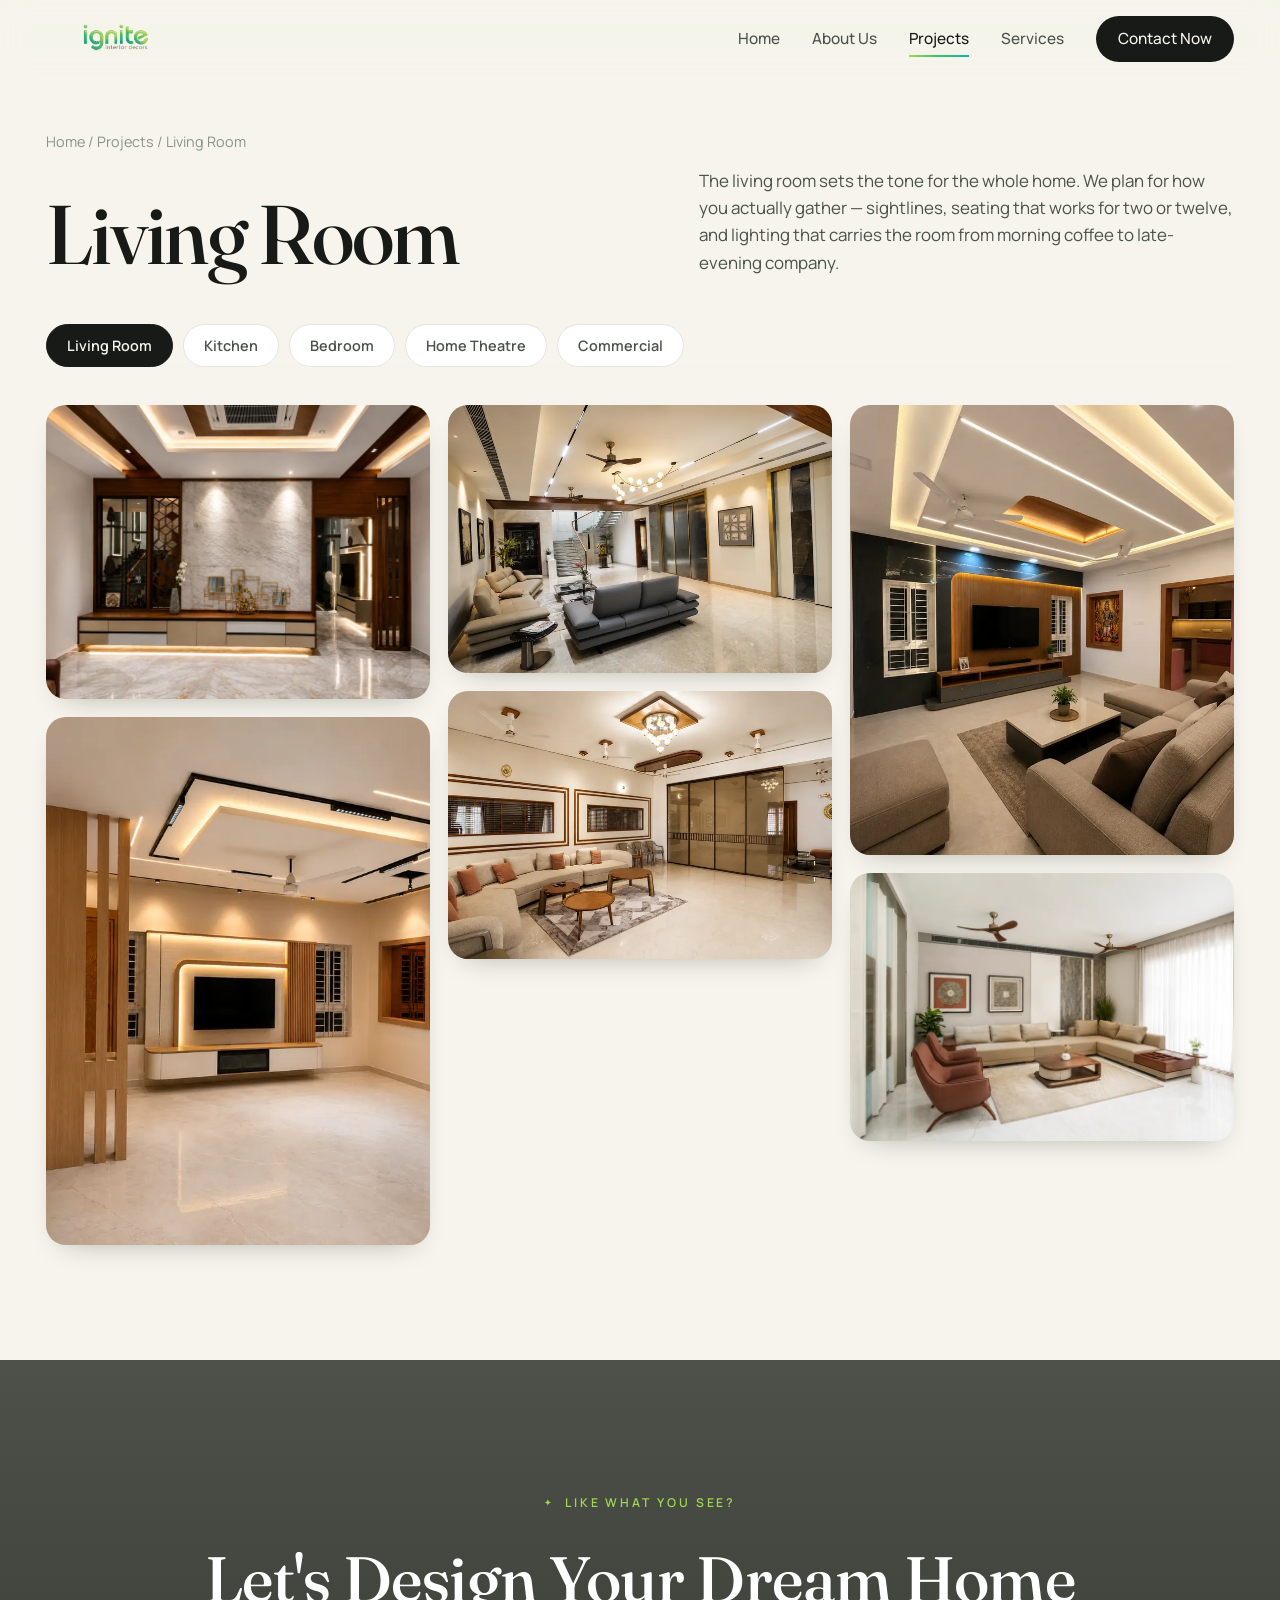
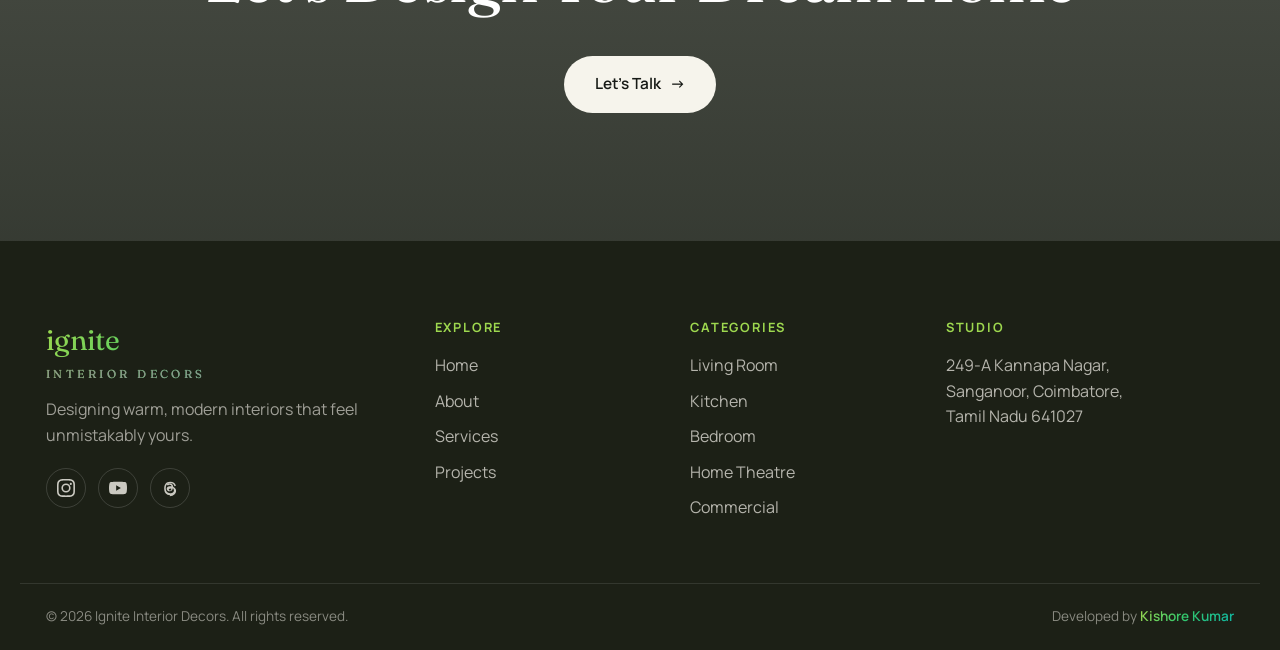
==== commit ae9e8271: "Use brand SVG icons for footer social links Replace the Ig / Yt / Th text placeholders with inline I" ====
--- a/category.html
+++ b/category.html
@@ -100,9 +100,15 @@
         <span class="footer-wordmark">ignite<em>interior decors</em></span>
         <p>Designing warm, modern interiors that feel unmistakably yours.</p>
         <div class="footer-social">
-          <a href="https://www.instagram.com/igniteinteriordecor/" target="_blank" rel="noopener noreferrer" aria-label="Ignite Interior Decors on Instagram" title="Instagram">Ig</a>
-          <a href="https://www.youtube.com/@igniteinteriordecor" target="_blank" rel="noopener noreferrer" aria-label="Ignite Interior Decors on YouTube" title="YouTube">Yt</a>
-          <a href="https://www.threads.com/@igniteinteriordecor" target="_blank" rel="noopener noreferrer" aria-label="Ignite Interior Decors on Threads" title="Threads">Th</a>
+          <a href="https://www.instagram.com/igniteinteriordecor/" target="_blank" rel="noopener noreferrer" aria-label="Ignite Interior Decors on Instagram" title="Instagram">
+            <svg viewBox="0 0 24 24" aria-hidden="true"><path d="M12 2.16c3.2 0 3.58.01 4.85.07 1.17.05 1.8.25 2.23.42.56.22.96.48 1.38.9.42.42.68.82.9 1.38.17.42.37 1.06.42 2.23.06 1.27.07 1.65.07 4.85s-.01 3.58-.07 4.85c-.05 1.17-.25 1.8-.42 2.23-.22.56-.48.96-.9 1.38-.42.42-.82.68-1.38.9-.42.17-1.06.37-2.23.42-1.27.06-1.65.07-4.85.07s-3.58-.01-4.85-.07c-1.17-.05-1.8-.25-2.23-.42-.56-.22-.96-.48-1.38-.9-.42-.42-.68-.82-.9-1.38-.17-.42-.37-1.06-.42-2.23-.06-1.27-.07-1.65-.07-4.85s.01-3.58.07-4.85c.05-1.17.25-1.8.42-2.23.22-.56.48-.96.9-1.38.42-.42.82-.68 1.38-.9.42-.17 1.06-.37 2.23-.42C8.42 2.17 8.8 2.16 12 2.16M12 0C8.74 0 8.33.01 7.05.07 5.78.13 4.9.33 4.14.63c-.79.3-1.46.72-2.12 1.38C1.36 2.67.94 3.34.63 4.14.33 4.9.13 5.78.07 7.05.01 8.33 0 8.74 0 12s.01 3.67.07 4.95c.06 1.27.26 2.15.56 2.91.3.79.72 1.46 1.38 2.12.66.66 1.33 1.08 2.12 1.38.76.3 1.64.5 2.91.56C8.33 23.99 8.74 24 12 24s3.67-.01 4.95-.07c1.27-.06 2.15-.26 2.91-.56.79-.3 1.46-.72 2.12-1.38.66-.66 1.08-1.33 1.38-2.12.3-.76.5-1.64.56-2.91.06-1.28.07-1.69.07-4.95s-.01-3.67-.07-4.95c-.06-1.27-.26-2.15-.56-2.91-.3-.79-.72-1.46-1.38-2.12-.66-.66-1.33-1.08-2.12-1.38-.76-.3-1.64-.5-2.91-.56C15.67.01 15.26 0 12 0m0 5.84A6.16 6.16 0 1 0 18.16 12 6.16 6.16 0 0 0 12 5.84M12 16a4 4 0 1 1 4-4 4 4 0 0 1-4 4m6.41-10.85a1.44 1.44 0 1 0 1.44 1.44 1.44 1.44 0 0 0-1.44-1.44"/></svg>
+          </a>
+          <a href="https://www.youtube.com/@igniteinteriordecor" target="_blank" rel="noopener noreferrer" aria-label="Ignite Interior Decors on YouTube" title="YouTube">
+            <svg viewBox="0 0 24 24" aria-hidden="true"><path d="M23.5 6.19a3.02 3.02 0 0 0-2.12-2.14C19.5 3.55 12 3.55 12 3.55s-7.5 0-9.38.5A3.02 3.02 0 0 0 .5 6.19 31.5 31.5 0 0 0 0 12a31.5 31.5 0 0 0 .5 5.81 3.02 3.02 0 0 0 2.12 2.14c1.88.5 9.38.5 9.38.5s7.5 0 9.38-.5a3.02 3.02 0 0 0 2.12-2.14A31.5 31.5 0 0 0 24 12a31.5 31.5 0 0 0-.5-5.81M9.55 15.57V8.43L15.82 12z"/></svg>
+          </a>
+          <a href="https://www.threads.com/@igniteinteriordecor" target="_blank" rel="noopener noreferrer" aria-label="Ignite Interior Decors on Threads" title="Threads">
+            <svg viewBox="0 0 24 24" aria-hidden="true"><path d="M12.19 21.6h-.01c-2.66-.02-4.7-.9-6.07-2.62C4.9 17.44 4.28 15.32 4.26 12.6v-.02c.02-2.72.64-4.83 1.85-6.36C7.48 4.5 9.52 3.62 12.18 3.6h.02c2.04.01 3.74.53 5.06 1.53 1.24.94 2.11 2.29 2.6 4l-1.85.55c-.82-2.8-2.79-4.22-5.82-4.24-2 .01-3.51.63-4.49 1.85-.92 1.14-1.39 2.79-1.41 4.91.02 2.12.49 3.77 1.41 4.91.98 1.22 2.49 1.84 4.49 1.85 1.8-.01 2.99-.44 3.99-1.42.99-.99 1.24-2.16.89-3.34-.22-.74-.68-1.36-1.34-1.85-.16 1.14-.51 2.05-1.05 2.71-.72.87-1.74 1.34-3.03 1.4-.98.05-1.92-.19-2.66-.68-.87-.58-1.38-1.47-1.43-2.5-.1-2.03 1.52-3.49 4.03-3.63.89-.05 1.72-.01 2.49.11-.1-.62-.31-1.11-.62-1.46-.42-.48-1.08-.72-1.95-.73h-.03c-.7 0-1.65.19-2.26 1.1l-1.53-1.03c.81-1.2 2.13-1.86 3.79-1.86h.05c2.77.02 4.42 1.72 4.7 4.68.16.07.31.14.46.22 1.4.66 2.42 1.66 2.96 2.9.75 1.72.82 4.53-1.46 6.8-1.74 1.73-3.85 2.51-6.65 2.53M13.32 12.58c-.2 0-.4 0-.61.02-1.89.11-2.32.99-2.28 1.68.04.75.86 1.1 1.65 1.06.73-.04 1.55-.32 1.69-2.08l.02-.28c-.36-.08-.75-.12-1.16-.12"/></svg>
+          </a>
         </div>
       </div>
       <nav class="footer-col" aria-label="Explore">
--- a/styles.css
+++ b/styles.css
@@ -661,9 +661,9 @@
   display: grid; place-items: center;
   border: 1px solid rgba(255,255,255,.15);
   color: rgba(246,244,236,.8);
-  font-size: .85rem; font-weight: 600;
-  transition: background .3s var(--ease), color .3s var(--ease), transform .3s var(--ease);
-}
+  transition: background .3s var(--ease), color .3s var(--ease), transform .3s var(--ease), border-color .3s var(--ease);
+}
+.footer-social a svg { width: 18px; height: 18px; fill: currentColor; display: block; }
 .footer-social a:hover { background: var(--grad); color: #08130d; transform: translateY(-3px); border-color: transparent; }
 .footer-col h4 { font-size: .8rem; letter-spacing: .14em; text-transform: uppercase; color: var(--green-1); margin-bottom: 16px; }
 .footer-col a, .footer-col p { display: block; color: rgba(246,244,236,.7); margin-bottom: 10px; transition: color .25s var(--ease); }
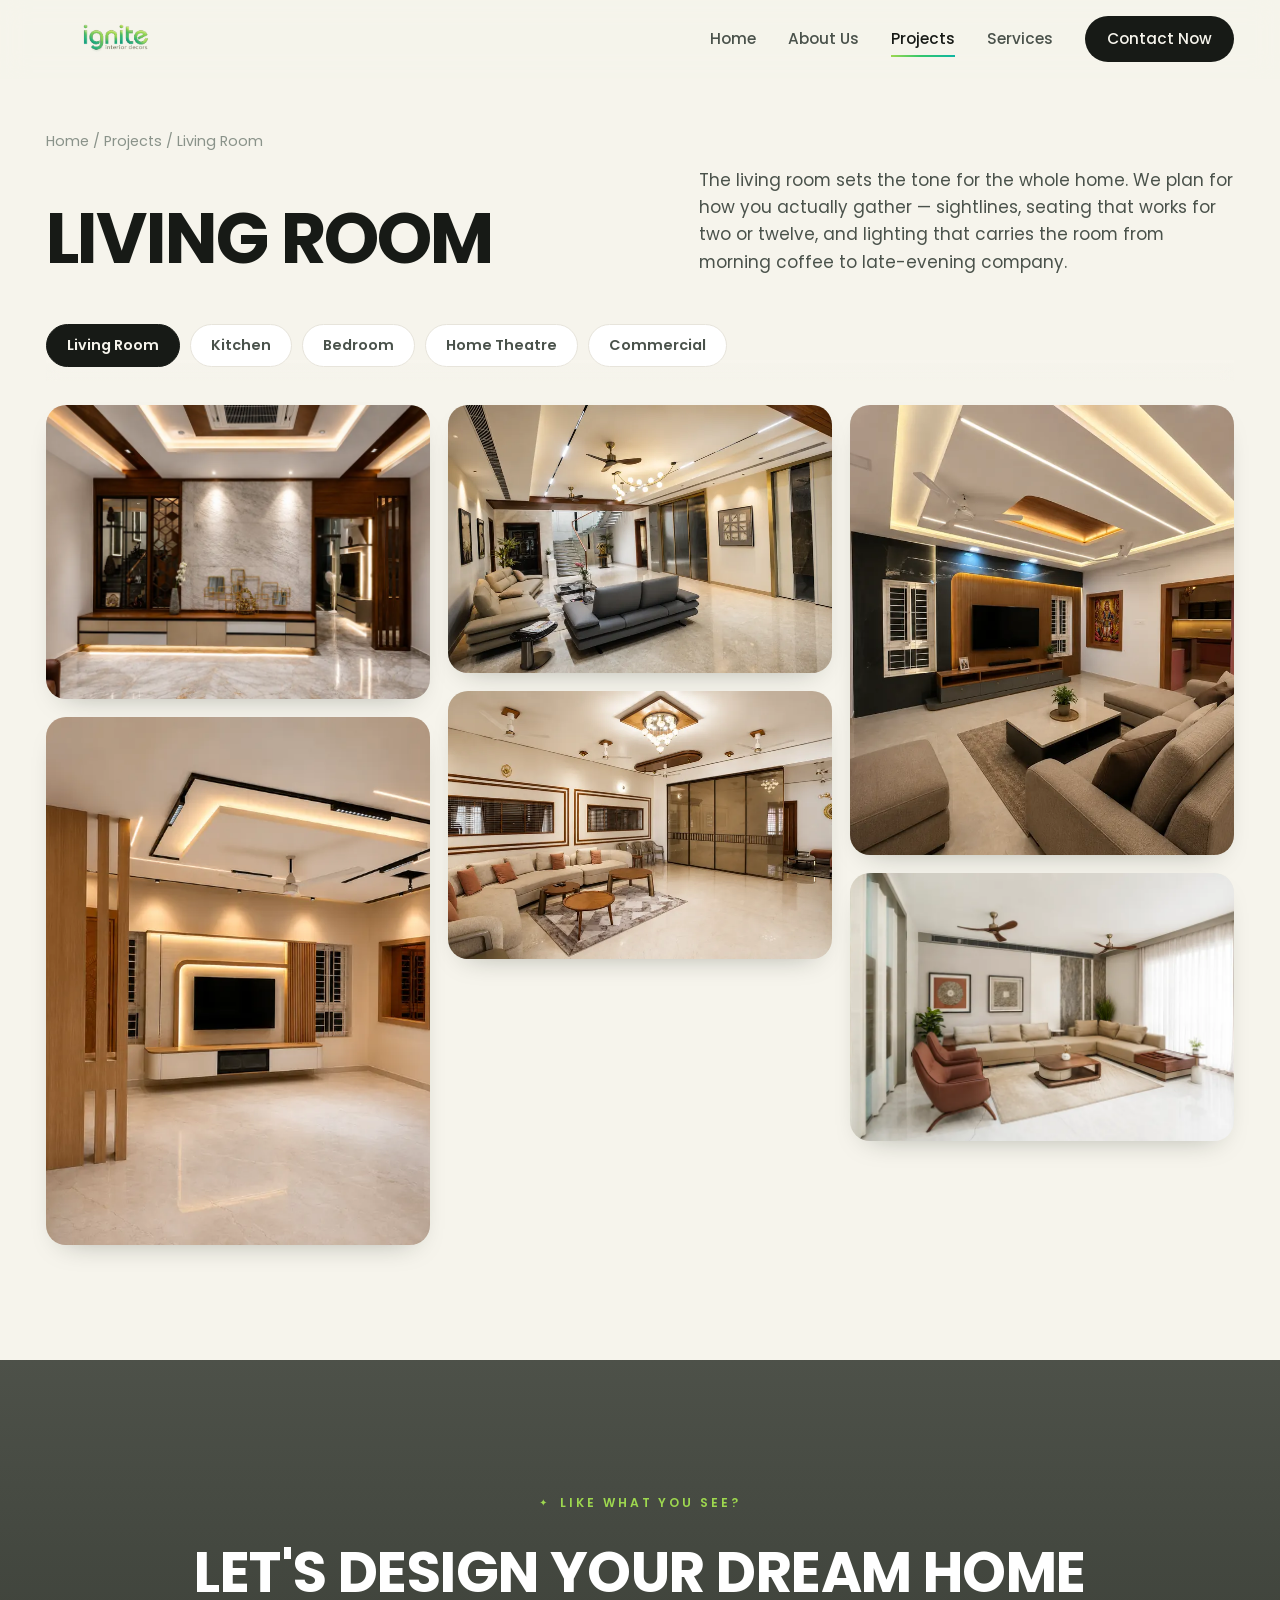
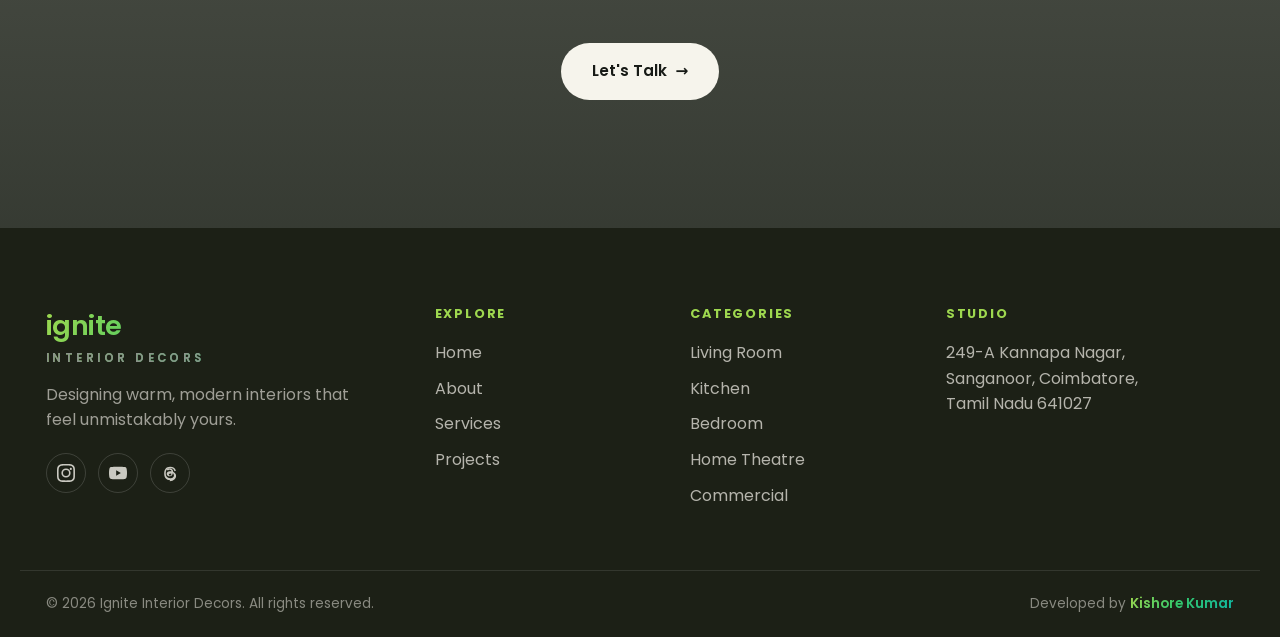
==== commit 9f91b506: "Switch to Poppins and tighten About layout to match reference Typography - Replace Fraunces / Archiv" ====
--- a/category.html
+++ b/category.html
@@ -15,7 +15,7 @@
 
   <link rel="preconnect" href="https://fonts.googleapis.com" />
   <link rel="preconnect" href="https://fonts.gstatic.com" crossorigin />
-  <link href="https://fonts.googleapis.com/css2?family=Archivo:wght@600;700;800;900&family=Fraunces:ital,opsz,wght@0,9..144,400;0,9..144,500;0,9..144,600;1,9..144,400;1,9..144,500&family=Manrope:wght@400;500;600;700&display=swap" rel="stylesheet" />
+  <link href="https://fonts.googleapis.com/css2?family=Poppins:ital,wght@0,300;0,400;0,500;0,600;0,700;0,800;1,400&display=swap" rel="stylesheet" />
   <link rel="stylesheet" href="styles.css" />
 </head>
 <body>
--- a/styles.css
+++ b/styles.css
@@ -33,9 +33,13 @@
   --container: 1240px;
   --ease: cubic-bezier(.22, .61, .36, 1);
 
-  --font-display: "Fraunces", Georgia, serif;
-  --font-body: "Manrope", system-ui, sans-serif;
-  --font-hero: "Archivo", "Manrope", system-ui, sans-serif;
+  /* Poppins throughout — one geometric sans, like the reference site.
+     The three tokens are kept so every rule keeps its intent (display
+     headings vs body copy vs the oversized hero), but they now all
+     resolve to Poppins and differ only in weight/tracking below. */
+  --font-display: "Poppins", system-ui, sans-serif;
+  --font-body: "Poppins", system-ui, sans-serif;
+  --font-hero: "Poppins", system-ui, sans-serif;
 }
 
 /* ---------- Reset / base ---------- */
@@ -55,6 +59,11 @@
 
 img { display: block; max-width: 100%; height: auto; }
 a { color: inherit; text-decoration: none; }
+
+/* Form controls do NOT inherit font-family from the page — browsers
+   force their own default (Arial). Without this the submit button and
+   inputs would fall back off Poppins. */
+button, input, select, textarea { font-family: inherit; }
 
 .container {
   width: 100%;
@@ -81,12 +90,14 @@
   font-size: .8em;
 }
 
+/* Section headings follow the reference site: uppercase, heavy, tight. */
 .section-title {
   font-family: var(--font-display);
-  font-weight: 500;
-  font-size: clamp(2rem, 4.6vw, 3.4rem);
-  line-height: 1.05;
-  letter-spacing: -0.015em;
+  font-weight: 700;
+  font-size: clamp(1.9rem, 4.2vw, 3.15rem);
+  line-height: 1.12;
+  letter-spacing: -0.02em;
+  text-transform: uppercase;
 }
 
 .lead { font-size: 1.12rem; color: var(--ink-soft); }
@@ -260,14 +271,17 @@
   align-items: flex-start;
   gap: 40px;
 }
+/* Poppins is a wider, geometric face than the grotesque this was
+   sized for, so the ceiling and tracking are pulled in to keep the
+   headline on two lines at desktop widths. */
 .hero-title {
   font-family: var(--font-hero);
-  font-weight: 800;
+  font-weight: 700;
   text-transform: uppercase;
-  font-size: clamp(3rem, 11vw, 10rem);
-  line-height: .9;
-  letter-spacing: -0.02em;
-  max-width: 16ch;
+  font-size: clamp(2.6rem, 8.4vw, 7.4rem);
+  line-height: .98;
+  letter-spacing: -0.035em;
+  max-width: 15ch;
   text-shadow: 0 8px 44px rgba(0,0,0,.4);
 }
 .hero-title .accent { color: #e9e0cd; }
@@ -319,13 +333,16 @@
    ABOUT + counters
    ========================================================= */
 .about { background: var(--cream); }
+/* Reference layout: copy + image stacked on the left, a 2x2 stat
+   grid on the right, both starting from the same baseline. */
 .about-grid {
   display: grid;
-  grid-template-columns: 1.05fr .95fr;
-  gap: clamp(36px, 6vw, 80px);
-  align-items: center;
-}
-.about-text .section-title { margin: 14px 0 20px; }
+  grid-template-columns: 1.02fr .98fr;
+  gap: clamp(28px, 4vw, 56px);
+  align-items: start;
+}
+.about-left { display: flex; flex-direction: column; gap: clamp(28px, 4vw, 44px); }
+.about-text .section-title { margin: 14px 0 26px; max-width: 18ch; }
 .about-actions {
   display: flex;
   align-items: center;
@@ -355,28 +372,49 @@
 .about-media img {
   border-radius: var(--radius);
   box-shadow: var(--shadow);
-  aspect-ratio: 4 / 4.4;
+  aspect-ratio: 16 / 11;
   object-fit: cover;
   width: 100%;
 }
 
+/* 2x2 stat grid. Hairline gaps come from the background showing
+   through a 1px grid gap, so the cells read as one divided block. */
 .counters {
   display: grid;
-  grid-template-columns: repeat(4, 1fr);
-  gap: 24px;
-  margin-top: clamp(48px, 6vw, 80px);
-  padding-top: clamp(40px, 5vw, 64px);
-  border-top: 1px solid var(--line);
-}
+  grid-template-columns: repeat(2, 1fr);
+  gap: 1px;
+  background: var(--line);
+  border: 1px solid var(--line);
+  border-radius: var(--radius);
+  overflow: hidden;
+}
+.counter {
+  background: var(--card);
+  padding: clamp(24px, 3.2vw, 40px) clamp(18px, 2.4vw, 30px);
+  text-align: center;
+  display: flex;
+  flex-direction: column;
+  justify-content: center;
+  transition: background .4s var(--ease);
+}
+.counter:nth-child(2), .counter:nth-child(3) { background: var(--cream-2); }
+.counter:hover { background: var(--cream); }
 .counter .counter-num {
   font-family: var(--font-display);
-  font-size: clamp(2.2rem, 4vw, 3.2rem);
-  font-weight: 500;
+  font-size: clamp(2.1rem, 4.4vw, 3.4rem);
+  font-weight: 700;
   line-height: 1;
+  letter-spacing: -0.02em;
 }
 .counter .counter-num .suffix { color: var(--green-3); }
-.counter h4 { margin: 12px 0 4px; font-size: 1.02rem; }
-.counter p { font-size: .92rem; color: var(--ink-mute); }
+.counter h4 {
+  margin: 14px 0 8px;
+  font-size: .92rem;
+  font-weight: 600;
+  letter-spacing: .08em;
+  text-transform: uppercase;
+}
+.counter p { font-size: .88rem; color: var(--ink-mute); line-height: 1.5; }
 
 /* =========================================================
    Section heads
@@ -428,8 +466,8 @@
 }
 .process-step .step-title {
   font-family: var(--font-display);
-  font-weight: 500;
-  font-size: clamp(1.5rem, 3vw, 2.2rem);
+  font-weight: 600;
+  font-size: clamp(1.4rem, 2.7vw, 2rem);
   color: var(--cream);
 }
 .process-step .step-desc { color: rgba(246,244,236,.66); max-width: 46ch; }
@@ -481,7 +519,7 @@
   font-size: 1.6rem;
   margin-bottom: 22px;
 }
-.service-card h3 { font-family: var(--font-display); font-weight: 500; font-size: 1.5rem; margin-bottom: 10px; }
+.service-card h3 { font-family: var(--font-display); font-weight: 600; font-size: 1.32rem; margin-bottom: 10px; }
 .service-card .service-link { margin-top: 18px; display: inline-flex; gap: 6px; font-weight: 600; font-size: .9rem; color: var(--green-3); }
 .services-cta { display: flex; justify-content: center; margin-top: 46px; }
 
@@ -499,8 +537,10 @@
 .cta-inner .eyebrow { color: var(--green-1); justify-content: center; }
 .cta-inner h2 {
   font-family: var(--font-display);
-  font-weight: 500;
-  font-size: clamp(2.2rem, 5.5vw, 4rem);
+  font-weight: 700;
+  text-transform: uppercase;
+  letter-spacing: -0.02em;
+  font-size: clamp(2rem, 4.8vw, 3.5rem);
   margin: 14px 0 26px;
   letter-spacing: -0.01em;
 }
@@ -512,7 +552,7 @@
   padding: 16px 0;
 }
 .offers-track { display: inline-flex; gap: 40px; align-items: center; animation: marquee 24s linear infinite; }
-.offers-track span { font-family: var(--font-display); font-style: italic; font-size: 1.2rem; color: rgba(246,244,236,.9); }
+.offers-track span { font-family: var(--font-display); font-weight: 500; font-size: 1.05rem; letter-spacing: .04em; text-transform: uppercase; color: rgba(246,244,236,.9); }
 .offers-track .sep { color: var(--green-1); font-style: normal; }
 @keyframes marquee { to { transform: translateX(-50%); } }
 
@@ -644,7 +684,7 @@
    ========================================================= */
 .site-footer { background: var(--dark-2); color: var(--cream); padding-top: 76px; }
 .footer-grid { display: grid; grid-template-columns: 1.6fr 1fr 1fr 1.3fr; gap: 34px; padding-bottom: 52px; }
-.footer-wordmark { font-family: var(--font-display); font-size: 1.8rem; background: var(--grad); -webkit-background-clip: text; background-clip: text; color: transparent; display: block; }
+.footer-wordmark { font-family: var(--font-display); font-size: 1.7rem; font-weight: 600; letter-spacing: -0.02em; background: var(--grad); -webkit-background-clip: text; background-clip: text; color: transparent; display: block; }
 .footer-wordmark em { font-style: normal; font-size: .72rem; letter-spacing: .3em; text-transform: uppercase; color: var(--ink-mute); display: block; margin-top: 2px; }
 .footer-brand p { color: rgba(246,244,236,.6); margin-top: 14px; max-width: 32ch; }
 /* Addresses render as normal body copy, not italic browser default */
@@ -688,8 +728,9 @@
 .page-hero .breadcrumb { color: var(--ink-mute); font-size: .88rem; margin-bottom: 16px; }
 .page-hero .breadcrumb a:hover { color: var(--ink); }
 .page-hero h1 {
-  font-family: var(--font-display); font-weight: 500;
-  font-size: clamp(2.6rem, 7vw, 5rem); line-height: 1; letter-spacing: -0.02em;
+  font-family: var(--font-display); font-weight: 700;
+  font-size: clamp(2.3rem, 6vw, 4.2rem); line-height: 1.05;
+  letter-spacing: -0.025em; text-transform: uppercase;
 }
 .page-hero p { max-width: 52ch; margin: 20px auto 0; }
 
@@ -802,9 +843,9 @@
 }
 .cat-body h3 {
   font-family: var(--font-display);
-  font-weight: 500;
-  font-size: 1.5rem;
-  line-height: 1.15;
+  font-weight: 600;
+  font-size: 1.32rem;
+  line-height: 1.2;
 }
 .cat-body p { font-size: .94rem; margin-top: 6px; }
 .cat-go {
@@ -830,9 +871,9 @@
   margin: 14px 0 34px;
 }
 .cat-title {
-  font-family: var(--font-display); font-weight: 500;
-  font-size: clamp(2.6rem, 7vw, 5.2rem);
-  line-height: 1; letter-spacing: -0.02em;
+  font-family: var(--font-display); font-weight: 700;
+  font-size: clamp(2.3rem, 6vw, 4.4rem);
+  line-height: 1.05; letter-spacing: -0.025em; text-transform: uppercase;
 }
 .cat-desc { color: var(--ink-soft); font-size: 1.06rem; }
 
@@ -1028,7 +1069,7 @@
   background: var(--dark);
   transition: opacity .6s var(--ease), visibility .6s var(--ease);
 }
-.preloader-mark { font-family: var(--font-display); font-size: clamp(2.4rem, 7vw, 4rem); background: var(--grad); -webkit-background-clip: text; background-clip: text; color: transparent; letter-spacing: -0.02em; animation: pre-pulse 1.4s var(--ease) infinite; }
+.preloader-mark { font-family: var(--font-display); font-weight: 600; font-size: clamp(2.2rem, 6vw, 3.4rem); background: var(--grad); -webkit-background-clip: text; background-clip: text; color: transparent; letter-spacing: -0.02em; animation: pre-pulse 1.4s var(--ease) infinite; }
 .preloader-bar { width: 140px; height: 3px; border-radius: 3px; background: rgba(255,255,255,.14); overflow: hidden; position: relative; }
 .preloader-bar::after { content: ""; position: absolute; inset: 0; width: 40%; border-radius: 3px; background: var(--grad); animation: pre-slide 1.1s var(--ease) infinite; }
 @keyframes pre-pulse { 50% { opacity: .55; } }
@@ -1053,6 +1094,7 @@
    ========================================================= */
 @media (max-width: 960px) {
   .about-grid, .why-grid, .contact-grid, .cat-head { grid-template-columns: 1fr; }
+  .about-text .section-title { max-width: none; }
   .cat-head { align-items: start; gap: 18px; }
   .cat-grid, .cat-grid.is-hub { grid-template-columns: repeat(2, 1fr); }
   .masonry { grid-template-columns: repeat(2, 1fr); }
@@ -1075,10 +1117,14 @@
     flex-direction: column; align-items: flex-start; justify-content: center;
     gap: 26px; padding: 40px; background: var(--cream);
     box-shadow: -20px 0 60px -30px rgba(0,0,0,.5);
-    transform: translateX(100%); transition: transform .4s var(--ease); z-index: 110;
+    transform: translateX(100%); z-index: 110;
+    /* visibility keeps the closed drawer out of the tab order —
+       an off-screen transform alone leaves its links focusable */
+    visibility: hidden;
+    transition: transform .4s var(--ease), visibility .4s var(--ease);
   }
-  .main-nav a { font-size: 1.3rem; font-family: var(--font-display); }
-  .nav-toggle-input:checked ~ .site-header .main-nav { transform: translateX(0); }
+  .main-nav a { font-size: 1.25rem; font-family: var(--font-display); font-weight: 600; }
+  .nav-toggle-input:checked ~ .site-header .main-nav { transform: translateX(0); visibility: visible; }
   .nav-toggle-input:checked ~ .nav-scrim { display: block; position: fixed; inset: 0; background: rgba(12,18,10,.45); z-index: 105; }
   .nav-toggle-input:checked ~ .site-header .nav-burger span:nth-child(1) { transform: translateY(7px) rotate(45deg); }
   .nav-toggle-input:checked ~ .site-header .nav-burger span:nth-child(2) { opacity: 0; }
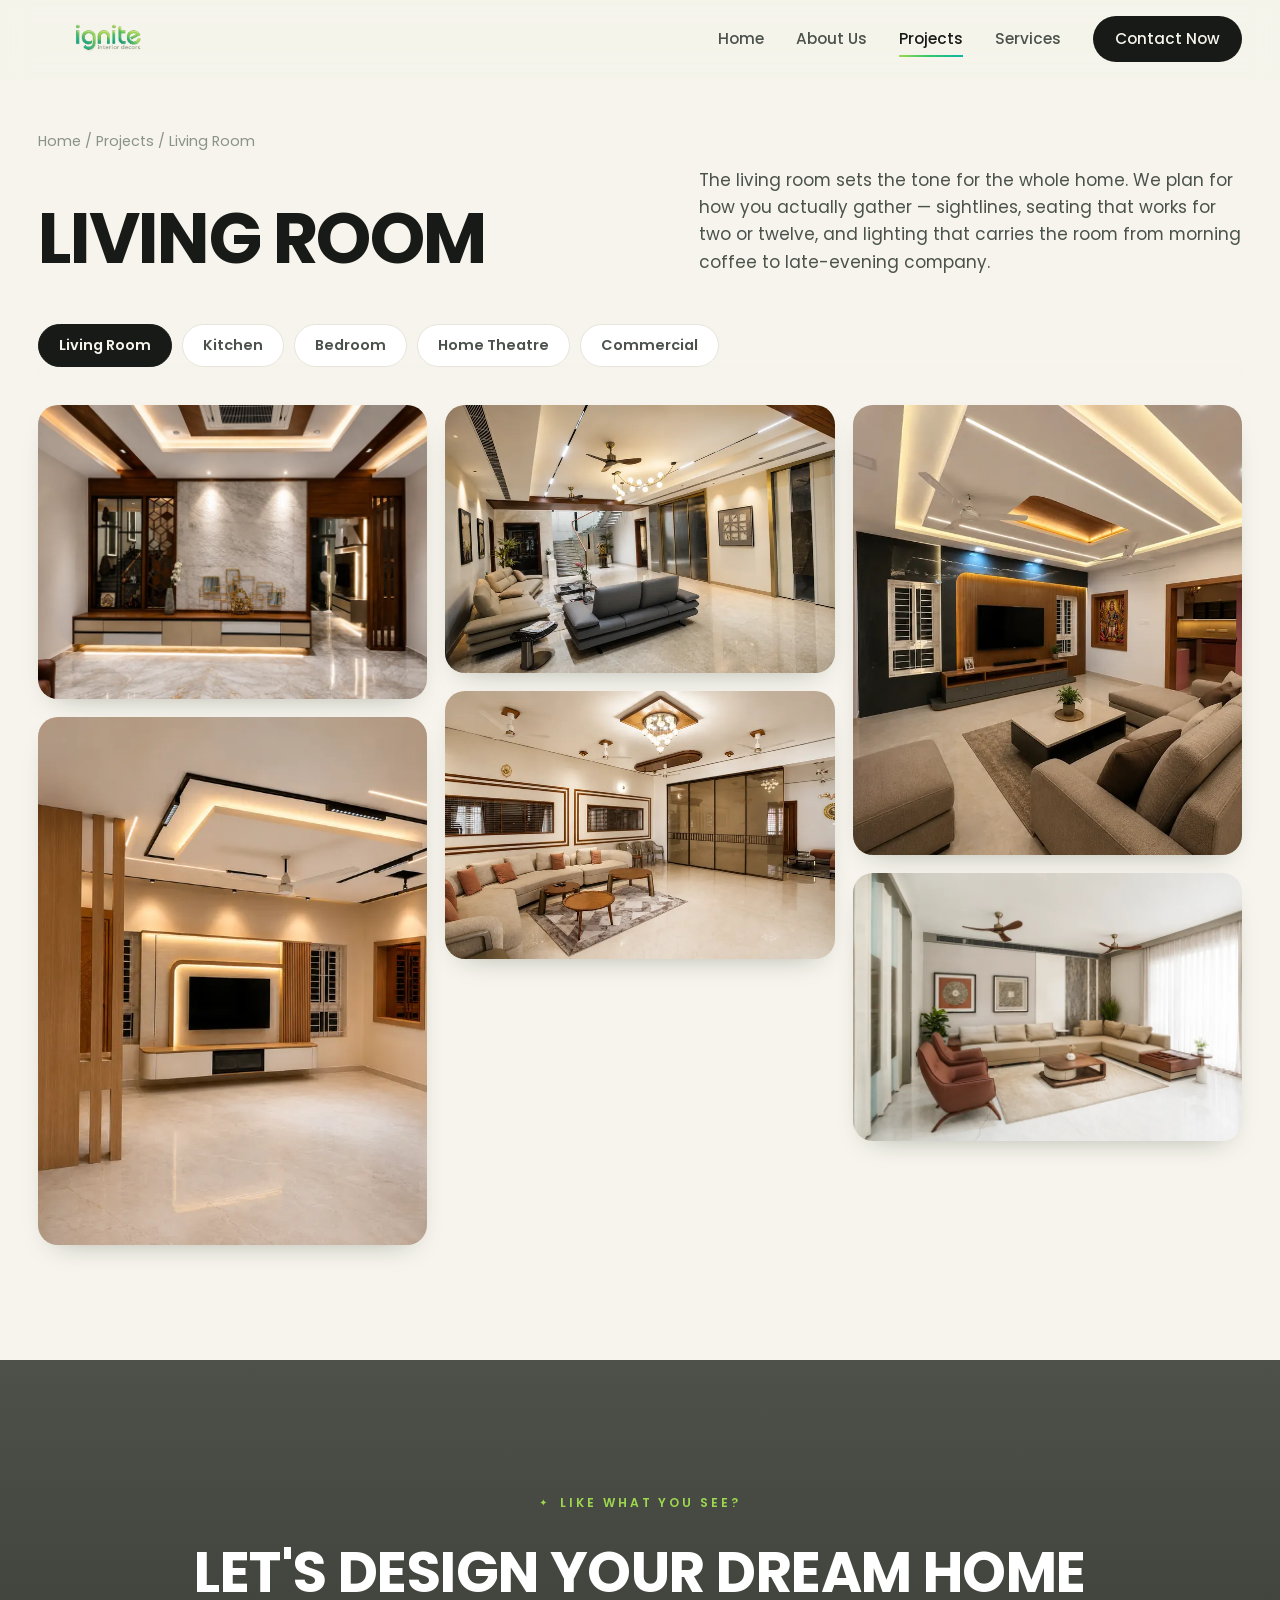
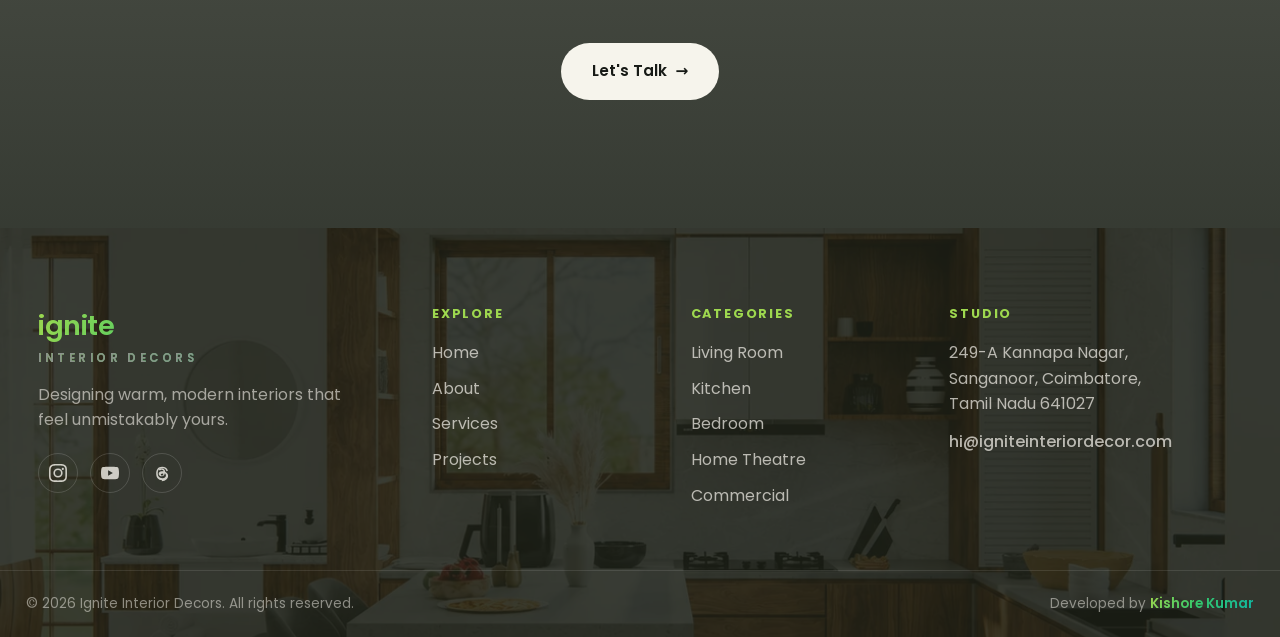
==== commit 9988f0bc: "Widen container to match reference, add studio email Container - The layout capped at a fixed 1240px" ====
--- a/category.html
+++ b/category.html
@@ -133,6 +133,7 @@
             249-A Kannapa Nagar,<br />Sanganoor, Coimbatore,<br />Tamil Nadu 641027
           </a>
         </address>
+        <a href="mailto:hi@igniteinteriordecor.com" class="footer-mail">hi@igniteinteriordecor.com</a>
       </div>
     </div>
     <div class="container footer-bottom">
--- a/styles.css
+++ b/styles.css
@@ -30,7 +30,7 @@
   --shadow: 0 24px 60px -28px rgba(20, 30, 18, .38);
   --shadow-sm: 0 12px 30px -18px rgba(20, 30, 18, .4);
 
-  --container: 1240px;
+  --container: 1820px;
   --ease: cubic-bezier(.22, .61, .36, 1);
 
   /* Poppins throughout — one geometric sans, like the reference site.
@@ -65,11 +65,14 @@
    inputs would fall back off Poppins. */
 button, input, select, textarea { font-family: inherit; }
 
+/* Fluid like the reference site, which runs ~90% of the viewport
+   (≈1714px content at 1920px) rather than parking at a narrow fixed
+   width and leaving wide dead gutters on large laptops. */
 .container {
   width: 100%;
   max-width: var(--container);
   margin-inline: auto;
-  padding-inline: 26px;
+  padding-inline: clamp(20px, 3vw, 56px);
 }
 
 .section { padding: clamp(64px, 9vw, 128px) 0; }
@@ -90,13 +93,15 @@
   font-size: .8em;
 }
 
-/* Section headings follow the reference site: uppercase, heavy, tight. */
+/* Section headings follow the reference site: uppercase, heavy, tight.
+   In-section headings (About, Why choose us, Contact) sit at this
+   restrained size; the big section-head titles are scaled up below. */
 .section-title {
   font-family: var(--font-display);
   font-weight: 700;
-  font-size: clamp(1.9rem, 4.2vw, 3.15rem);
-  line-height: 1.12;
-  letter-spacing: -0.02em;
+  font-size: clamp(1.45rem, 2.7vw, 2.05rem);
+  line-height: 1.18;
+  letter-spacing: -0.015em;
   text-transform: uppercase;
 }
 
@@ -339,7 +344,9 @@
   display: grid;
   grid-template-columns: 1.02fr .98fr;
   gap: clamp(28px, 4vw, 56px);
-  align-items: start;
+  /* stretch (not start) so the stat grid matches the height of the
+     copy + image column — otherwise it leaves dead space beside the image */
+  align-items: stretch;
 }
 .about-left { display: flex; flex-direction: column; gap: clamp(28px, 4vw, 44px); }
 .about-text .section-title { margin: 14px 0 26px; max-width: 18ch; }
@@ -382,6 +389,7 @@
 .counters {
   display: grid;
   grid-template-columns: repeat(2, 1fr);
+  grid-template-rows: 1fr 1fr;   /* split the stretched height evenly */
   gap: 1px;
   background: var(--line);
   border: 1px solid var(--line);
@@ -428,8 +436,25 @@
   flex-wrap: wrap;
 }
 .section-head .eyebrow { margin-bottom: 12px; }
-.section-head-title { max-width: 22ch; }
+/* Section-head titles are the display headings — larger than the
+   in-section .section-title above, as on the reference site. */
+.section-head-title {
+  max-width: 20ch;
+  font-size: clamp(1.9rem, 4.2vw, 3.1rem);
+  line-height: 1.08;
+  letter-spacing: -0.025em;
+}
+/* Second half of the heading drops back, e.g. "OUR FEATURED work" */
+.title-muted { color: var(--ink-mute); }
+
 .section-head-note { max-width: 42ch; color: var(--ink-mute); }
+.section-head-aside {
+  display: flex;
+  flex-direction: column;
+  align-items: flex-start;
+  gap: 22px;
+  max-width: 44ch;
+}
 
 /* =========================================================
    BROWSE BY CATEGORY (homepage section shell)
@@ -682,7 +707,25 @@
 /* =========================================================
    FOOTER
    ========================================================= */
-.site-footer { background: var(--dark-2); color: var(--cream); padding-top: 76px; }
+/* Faded interior photograph behind the dark footer.
+   isolation + z-index:-1 keeps the texture behind the footer's own
+   content without escaping into the page's stacking context. */
+.site-footer {
+  position: relative;
+  isolation: isolate;
+  background: var(--dark-2);
+  color: var(--cream);
+  padding-top: 76px;
+}
+.site-footer::before {
+  content: "";
+  position: absolute;
+  inset: 0;
+  z-index: -1;
+  background: url("assets/decor/footer-bg.webp") center / cover no-repeat;
+  opacity: .13;
+  pointer-events: none;
+}
 .footer-grid { display: grid; grid-template-columns: 1.6fr 1fr 1fr 1.3fr; gap: 34px; padding-bottom: 52px; }
 .footer-wordmark { font-family: var(--font-display); font-size: 1.7rem; font-weight: 600; letter-spacing: -0.02em; background: var(--grad); -webkit-background-clip: text; background-clip: text; color: transparent; display: block; }
 .footer-wordmark em { font-style: normal; font-size: .72rem; letter-spacing: .3em; text-transform: uppercase; color: var(--ink-mute); display: block; margin-top: 2px; }
@@ -692,6 +735,8 @@
 .contact-details address a,
 .footer-col address a { transition: color .25s var(--ease); }
 .contact-details address a:hover { color: var(--green-3); }
+.footer-mail { display: inline-block; margin-top: 12px; color: var(--green-1); font-weight: 500; word-break: break-word; transition: opacity .25s var(--ease); }
+.footer-mail:hover { opacity: .75; text-decoration: underline; text-underline-offset: 3px; }
 .contact-social a { color: var(--green-3); font-weight: 600; }
 .contact-social a:hover { text-decoration: underline; text-underline-offset: 3px; }
 
@@ -748,26 +793,44 @@
 }
 .cat-grid.is-hub { grid-template-columns: repeat(2, 1fr); gap: 30px; }
 
+/* Card = vertical name rail + image, mirroring the reference's
+   featured-work tiles. The rail carries the category name and count. */
 .cat-card {
-  display: flex;
-  flex-direction: column;
+  display: grid;
+  grid-template-columns: auto 1fr;
   background: var(--card);
-  border: 1px solid var(--line);
   border-radius: var(--radius-lg);
   overflow: hidden;
-  transition: transform .5s var(--ease), box-shadow .5s var(--ease), border-color .5s var(--ease);
-}
-.cat-card:hover {
-  transform: translateY(-8px);
-  box-shadow: var(--shadow);
-  border-color: transparent;
-}
+  box-shadow: var(--shadow-sm);
+  transition: transform .5s var(--ease), box-shadow .5s var(--ease);
+}
+.cat-card:hover { transform: translateY(-8px); box-shadow: var(--shadow); }
+
+.cat-rail {
+  writing-mode: vertical-rl;          /* reads top-to-bottom, letters rotated */
+  display: flex;
+  align-items: center;
+  justify-content: space-between;     /* name at the top, count at the bottom */
+  gap: 16px;
+  padding: 22px 14px;
+  background: var(--dark);
+  color: var(--cream);
+  font-size: .78rem;
+  font-weight: 700;
+  letter-spacing: .16em;
+  text-transform: uppercase;
+  transition: background .4s var(--ease), color .4s var(--ease);
+}
+/* Alternate rail tone across the grid, as the reference does */
+.cat-card:nth-child(even) .cat-rail { background: var(--cream-2); color: var(--ink); }
+.cat-rail-count { font-weight: 500; letter-spacing: .1em; opacity: .6; }
 
 .cat-media {
   position: relative;
-  aspect-ratio: 4 / 3;
+  aspect-ratio: 4 / 3.5;
   overflow: hidden;
   background: var(--cream-2);
+  display: block;
 }
 .cat-grid.is-hub .cat-media { aspect-ratio: 16 / 10; }
 
@@ -791,32 +854,30 @@
   pointer-events: none;
 }
 
-.cat-count {
-  position: absolute;
-  left: 16px; bottom: 14px;
-  z-index: 2;
-  font-size: .78rem;
-  letter-spacing: .1em;
-  text-transform: uppercase;
-  font-weight: 700;
-  color: #fff;
-}
+/* Circular arrow, centred over the image like the reference */
 .cat-open {
   position: absolute;
-  right: 14px; top: 14px;
+  left: 50%; top: 50%;
   z-index: 2;
-  width: 42px; height: 42px;
+  width: 62px; height: 62px;
   display: grid; place-items: center;
   border-radius: 50%;
-  background: var(--cream);
-  color: var(--ink);
-  font-size: 1.05rem;
+  border: 2px solid rgba(255, 255, 255, .85);
+  background: rgba(255, 255, 255, .12);
+  backdrop-filter: blur(3px);
+  color: #fff;
+  font-size: 1.2rem;
+  transform: translate(-50%, -50%) scale(.85);
   opacity: 0;
-  transform: scale(.7) rotate(-35deg);
-  transition: opacity .4s var(--ease), transform .4s var(--ease), background .3s var(--ease);
-}
-.cat-card:hover .cat-open { opacity: 1; transform: none; }
-.cat-open:hover { background: var(--green-3); color: #08130d; }
+  transition: opacity .4s var(--ease), transform .4s var(--ease),
+              background .3s var(--ease), border-color .3s var(--ease);
+}
+.cat-card:hover .cat-open { opacity: 1; transform: translate(-50%, -50%) scale(1); }
+.cat-card:hover .cat-open:hover {
+  background: var(--grad);
+  border-color: transparent;
+  color: #08130d;
+}
 
 /* Progress ticks showing which photo is on screen */
 .cat-ticks {
@@ -833,29 +894,8 @@
 }
 .cat-ticks i.is-active { background: #fff; width: 22px; }
 
-.cat-body {
-  padding: 24px 24px 26px;
-  display: flex;
-  align-items: flex-start;
-  justify-content: space-between;
-  gap: 18px;
-  flex: 1;
-}
-.cat-body h3 {
-  font-family: var(--font-display);
-  font-weight: 600;
-  font-size: 1.32rem;
-  line-height: 1.2;
-}
-.cat-body p { font-size: .94rem; margin-top: 6px; }
-.cat-go {
-  font-size: .88rem;
-  font-weight: 600;
-  color: var(--green-3);
-  white-space: nowrap;
-  transition: transform .3s var(--ease);
-}
-.cat-card:hover .cat-go { transform: translateX(4px); }
+/* Ticks sit bottom-right of the image, clear of the rail */
+.cat-media .cat-ticks { right: 14px; bottom: 14px; }
 
 /* =========================================================
    CATEGORY DETAIL PAGE
@@ -1099,7 +1139,8 @@
   .cat-grid, .cat-grid.is-hub { grid-template-columns: repeat(2, 1fr); }
   .masonry { grid-template-columns: repeat(2, 1fr); }
   .service-grid { grid-template-columns: 1fr 1fr; }
-  .counters { grid-template-columns: 1fr 1fr; }
+  /* stacked layout — the stat grid no longer needs to match a sibling's height */
+  .counters { grid-template-columns: 1fr 1fr; grid-template-rows: auto auto; }
   .footer-grid { grid-template-columns: 1fr 1fr; }
   .about-media { max-width: 520px; }
   .process-step { grid-template-columns: 70px 1fr; }
@@ -1107,6 +1148,13 @@
 }
 
 @media (max-width: 720px) {
+  /* The drawer is a fixed-position child of the header, so the header must
+     not create a containing block for it — backdrop-filter does exactly
+     that, which collapsed the menu to the header's own height. Drop the
+     blur here and use a near-opaque background instead. */
+  .site-header { backdrop-filter: none; background: rgba(246, 244, 236, .96); }
+  .site-header.scrolled { background: var(--cream); }
+
   .nav-burger {
     display: flex; flex-direction: column; justify-content: center; gap: 5px;
     width: 44px; height: 44px; cursor: pointer; z-index: 120;
@@ -1125,7 +1173,11 @@
   }
   .main-nav a { font-size: 1.25rem; font-family: var(--font-display); font-weight: 600; }
   .nav-toggle-input:checked ~ .site-header .main-nav { transform: translateX(0); visibility: visible; }
-  .nav-toggle-input:checked ~ .nav-scrim { display: block; position: fixed; inset: 0; background: rgba(12,18,10,.45); z-index: 105; }
+  /* The header is a z-index:100 stacking context, so the drawer's own
+     z-index is scoped inside it. The scrim therefore has to sit BELOW
+     100 — at 105 it painted over the whole header and swallowed every
+     tap meant for a menu link. */
+  .nav-toggle-input:checked ~ .nav-scrim { display: block; position: fixed; inset: 0; background: rgba(12,18,10,.45); z-index: 95; }
   .nav-toggle-input:checked ~ .site-header .nav-burger span:nth-child(1) { transform: translateY(7px) rotate(45deg); }
   .nav-toggle-input:checked ~ .site-header .nav-burger span:nth-child(2) { opacity: 0; }
   .nav-toggle-input:checked ~ .site-header .nav-burger span:nth-child(3) { transform: translateY(-7px) rotate(-45deg); }
@@ -1140,11 +1192,13 @@
 
 @media (max-width: 640px) {
   .service-grid, .counters, .footer-grid, .field-row { grid-template-columns: 1fr; }
+  /* single column, so drop the 2-row template from the desktop layout */
+  .counters { grid-template-rows: auto; }
   .cat-grid, .cat-grid.is-hub, .masonry { grid-template-columns: 1fr; }
   .section-head { flex-direction: column; align-items: flex-start; }
   .process-step { grid-template-columns: 1fr; gap: 6px; }
   .process-step .step-num { font-size: 1.8rem; }
-  .cat-body { flex-direction: column; gap: 10px; }
+  .cat-rail { padding: 16px 11px; font-size: .72rem; letter-spacing: .12em; }
   .lb-nav { width: 44px; height: 44px; font-size: 1.3rem; }
 }
 
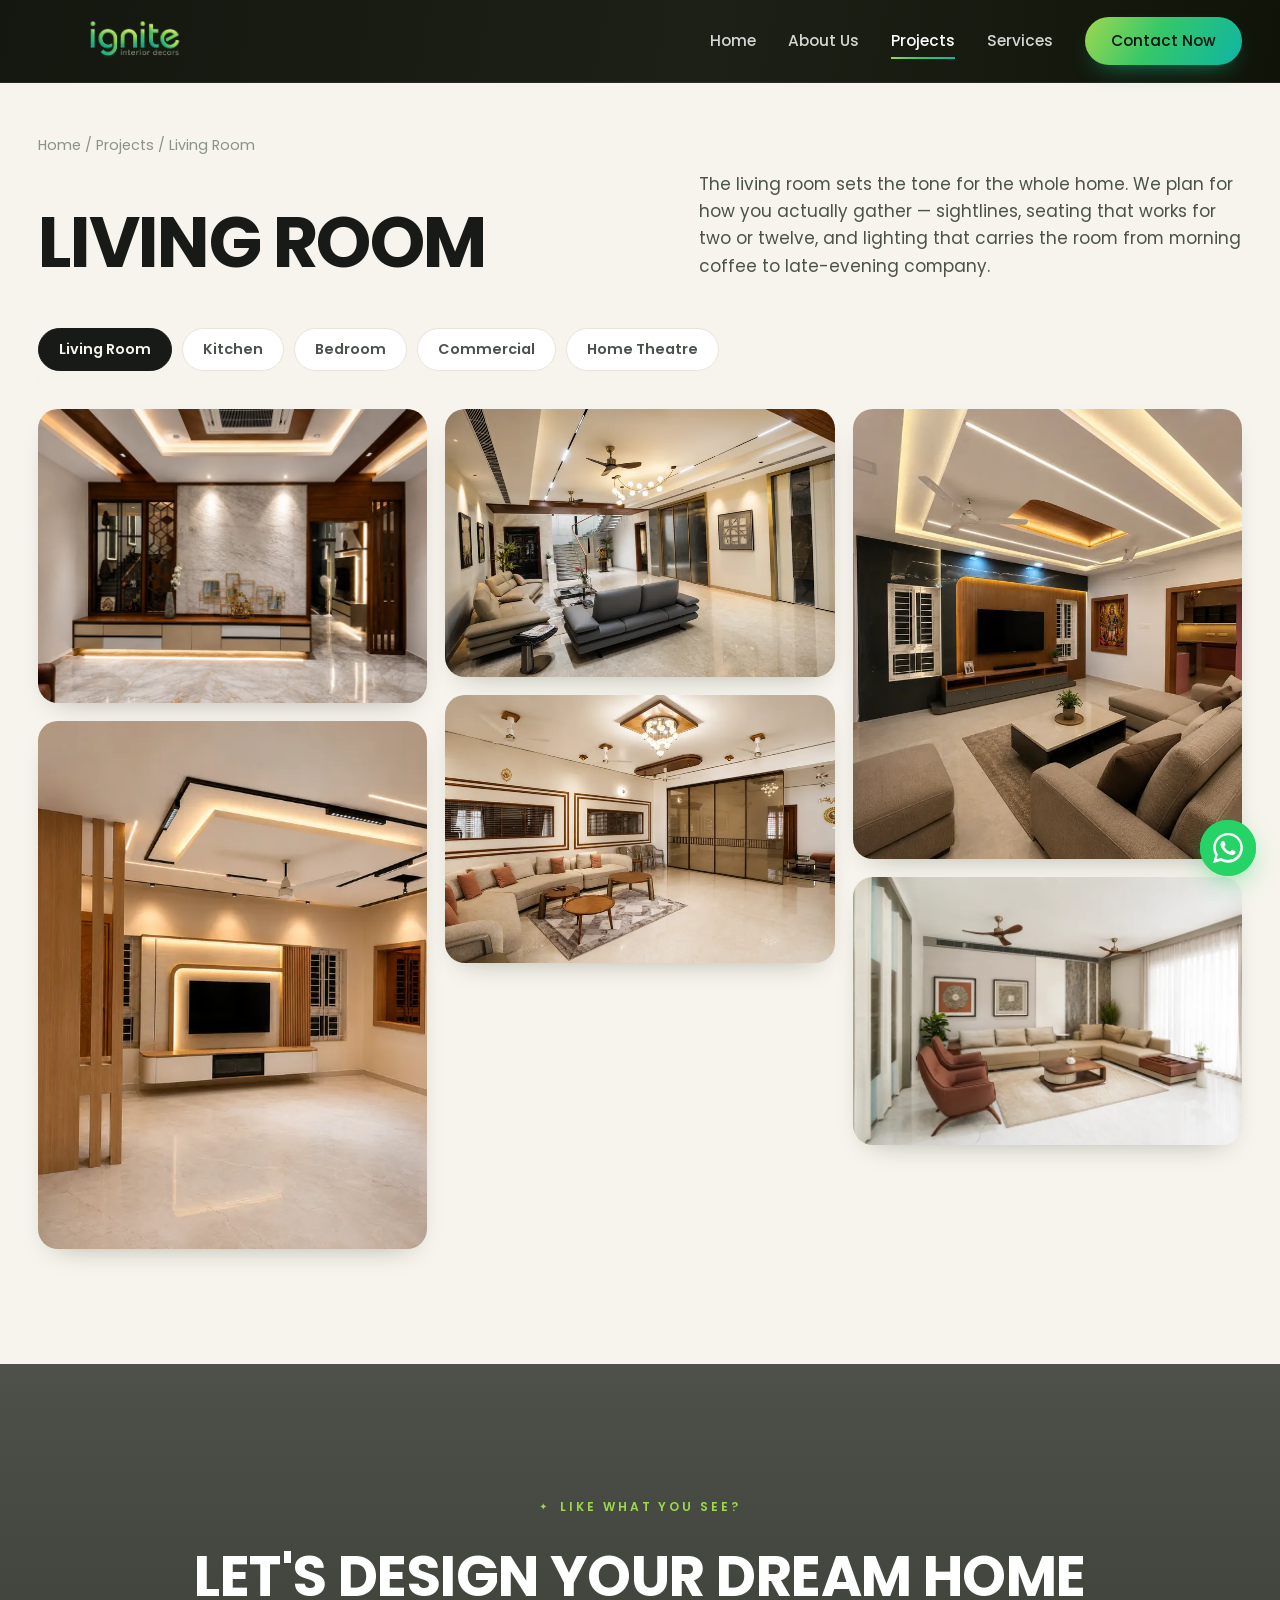
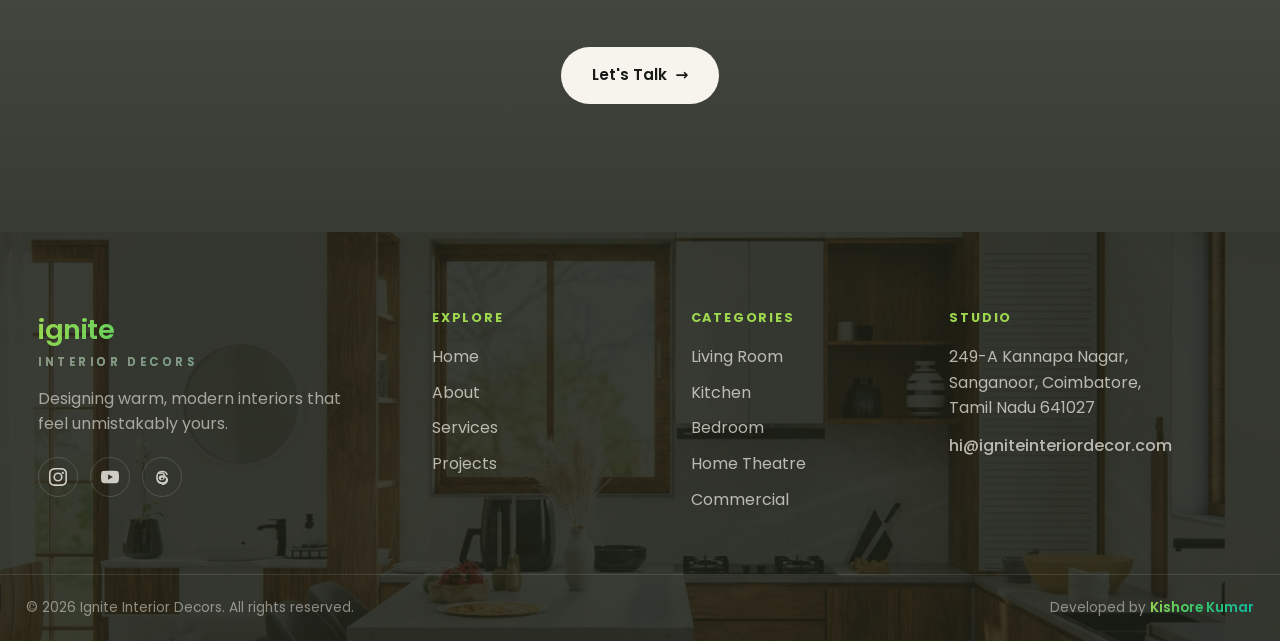
==== commit c4f73ee3: "Featured-work carousel, WhatsApp button, process restyle Featured work - Five categories now sit in " ====
--- a/category.html
+++ b/category.html
@@ -145,6 +145,12 @@
   </footer>
 
   <label for="nav-toggle" class="nav-scrim" aria-hidden="true"></label>
+  <!-- Opens WhatsApp with the message pre-filled -->
+  <a class="wa-float" href="https://wa.me/919489289494?text=Hi%20Ignite%20Interior%20Decors"
+     target="_blank" rel="noopener noreferrer"
+     aria-label="Chat with Ignite Interior Decors on WhatsApp" title="Chat on WhatsApp">
+    <svg viewBox="0 0 24 24" aria-hidden="true"><path d="M17.47 14.38c-.3-.15-1.76-.87-2.03-.97-.27-.1-.47-.15-.67.15-.2.3-.77.97-.94 1.17-.17.2-.35.22-.64.07-.3-.15-1.26-.46-2.4-1.48-.89-.79-1.49-1.77-1.66-2.07-.17-.3-.02-.46.13-.61.13-.13.3-.35.45-.52.15-.17.2-.3.3-.5.1-.2.05-.37-.02-.52-.08-.15-.67-1.61-.92-2.21-.24-.58-.49-.5-.67-.51h-.57c-.2 0-.52.07-.79.37-.27.3-1.04 1.02-1.04 2.48s1.06 2.88 1.21 3.08c.15.2 2.1 3.2 5.07 4.49.71.3 1.26.49 1.69.63.71.22 1.36.19 1.87.12.57-.09 1.76-.72 2.01-1.41.25-.7.25-1.29.17-1.42-.07-.13-.27-.2-.57-.35M12.04 21.5h-.01c-1.77 0-3.51-.48-5.03-1.38l-.36-.21-3.74.98 1-3.64-.24-.37a9.86 9.86 0 0 1-1.51-5.26c0-5.45 4.44-9.89 9.9-9.89 2.64 0 5.12 1.03 6.99 2.9a9.82 9.82 0 0 1 2.89 6.99c0 5.45-4.44 9.88-9.89 9.88M20.52 3.45A11.76 11.76 0 0 0 12.04 0C5.5 0 .18 5.32.18 11.86c0 2.09.55 4.13 1.59 5.93L.08 24l6.34-1.66a11.83 11.83 0 0 0 5.62 1.43h.01c6.54 0 11.86-5.32 11.86-11.86 0-3.17-1.23-6.15-3.47-8.39"/></svg>
+  </a>
   <button type="button" class="to-top" aria-label="Back to top">↑</button>
 
   <script src="gallery-data.js"></script>
--- a/styles.css
+++ b/styles.css
@@ -32,6 +32,9 @@
 
   --container: 1820px;
   --ease: cubic-bezier(.22, .61, .36, 1);
+  /* Strong deceleration — what makes a reveal look like it settles
+     into place rather than sliding to a stop. */
+  --ease-out: cubic-bezier(.16, 1, .3, 1);
 
   /* Poppins throughout — one geometric sans, like the reference site.
      The three tokens are kept so every rule keeps its intent (display
@@ -132,6 +135,22 @@
 }
 .btn:hover { transform: translateY(-3px); }
 .btn:active { transform: translateY(-1px); }
+
+/* A light sweep passes across the button on hover. */
+.btn { position: relative; overflow: hidden; isolation: isolate; }
+.btn::after {
+  content: "";
+  position: absolute; inset: 0;
+  z-index: -1;
+  background: linear-gradient(115deg, transparent 35%, rgba(255,255,255,.42) 50%, transparent 65%);
+  transform: translateX(-120%);
+  transition: transform .7s var(--ease);
+}
+.btn:hover::after { transform: translateX(120%); }
+
+/* Arrows ease forward on hover. */
+.btn .arrow, .service-link .arrow { transition: transform .35s var(--ease); }
+.btn:hover .arrow, .service-link:hover .arrow { transform: translateX(5px); }
 .btn .arrow { transition: transform .3s var(--ease); }
 .btn:hover .arrow { transform: translateX(4px); }
 
@@ -168,42 +187,66 @@
 /* =========================================================
    HEADER
    ========================================================= */
+/* Dark bar by default — inner pages have no hero behind the header, so
+   the white nav needs something to sit on. */
 .site-header {
   position: sticky;
   top: 0;
   z-index: 100;
-  background: rgba(246, 244, 236, .7);
-  backdrop-filter: blur(14px);
-  border-bottom: 1px solid transparent;
-  transition: background .3s var(--ease), border-color .3s var(--ease);
-}
+  background: linear-gradient(100deg, var(--dark) 0%, var(--dark-2) 55%, #101408 100%);
+  border-bottom: 1px solid rgba(255, 255, 255, .07);
+  transition: background .45s var(--ease), border-color .45s var(--ease),
+              box-shadow .45s var(--ease);
+  animation: header-drop .8s var(--ease) both;
+}
+@keyframes header-drop { from { transform: translateY(-100%); opacity: 0; } }
+
 .site-header.scrolled {
-  background: rgba(246, 244, 236, .93);
-  border-bottom-color: var(--line);
-  box-shadow: 0 10px 30px -24px rgba(0, 0, 0, .5);
-}
+  border-bottom-color: rgba(255, 255, 255, .12);
+  box-shadow: 0 14px 34px -22px rgba(0, 0, 0, .75);
+}
+
+/* Homepage: the header is lifted OUT OF FLOW so the hero starts at the
+   very top of the page and its photo runs behind the nav. Without this
+   the hero begins below the header and a transparent bar just exposes
+   the cream page background. */
+.home .site-header { position: fixed; left: 0; right: 0; }
+
+/* Fully transparent over the hero. The bar fades back in as soon as you
+   scroll, otherwise the white nav would land on cream content below. */
+.home .site-header:not(.scrolled) {
+  background: transparent;
+  border-bottom-color: transparent;
+  box-shadow: none;
+}
+.home .site-header:not(.scrolled) .main-nav a { text-shadow: 0 1px 12px rgba(0, 0, 0, .55); }
+.home .site-header:not(.scrolled) .nav-cta { text-shadow: none; }
+.home .site-header:not(.scrolled) .brand-logo { filter: drop-shadow(0 3px 14px rgba(0, 0, 0, .55)); }
 .header-inner {
   display: flex;
   align-items: center;
   justify-content: space-between;
-  min-height: 78px;
+  min-height: 82px;
   gap: 20px;
 }
+/* The logo PNG carries real alpha, so it sits on the dark bar without
+   any blend mode — which would only muddy the green. */
 .brand-logo {
-  height: 42px; width: auto;
-  mix-blend-mode: multiply;
+  height: 58px; width: auto;
   transition: transform .4s var(--ease);
 }
-.brand:hover .brand-logo { transform: scale(1.03); }
+.brand:hover .brand-logo { transform: scale(1.04); }
 
 .main-nav { display: flex; align-items: center; gap: 32px; }
 .main-nav a {
   font-weight: 500;
   font-size: .96rem;
-  color: var(--ink-soft);
+  color: rgba(255, 255, 255, .82);
   position: relative;
   transition: color .25s var(--ease);
 }
+.main-nav a:not(.nav-cta):hover,
+.main-nav a.active { color: #fff; }
 .main-nav a:not(.nav-cta)::after {
   content: "";
   position: absolute;
@@ -214,19 +257,26 @@
   transform-origin: left;
   transition: transform .3s var(--ease);
 }
-.main-nav a:not(.nav-cta):hover { color: var(--ink); }
+.main-nav a:not(.nav-cta):hover { color: #fff; }
 .main-nav a:not(.nav-cta):hover::after,
 .main-nav a.active:not(.nav-cta)::after { transform: scaleX(1); }
-.main-nav a.active:not(.nav-cta) { color: var(--ink); }
-
+.main-nav a.active:not(.nav-cta) { color: #fff; }
+
+/* Accent pill on the dark bar, like the reference header's CTA. */
 .nav-cta {
-  background: var(--ink);
-  color: var(--cream) !important;
-  padding: 11px 22px;
+  background: var(--grad);
+  color: #08130d !important;
+  font-weight: 600;
+  padding: 12px 26px;
   border-radius: 999px;
-  transition: transform .3s var(--ease), background .3s var(--ease);
-}
-.nav-cta:hover { transform: translateY(-2px); background: #000; }
+  box-shadow: 0 10px 24px -12px rgba(18, 163, 122, .9);
+  transition: transform .3s var(--ease), box-shadow .3s var(--ease), filter .3s var(--ease);
+}
+.nav-cta:hover {
+  transform: translateY(-2px);
+  filter: brightness(1.06);
+  box-shadow: 0 16px 30px -12px rgba(18, 163, 122, 1);
+}
 
 .nav-burger { display: none; }
 .nav-scrim { display: none; }
@@ -290,17 +340,19 @@
   text-shadow: 0 8px 44px rgba(0,0,0,.4);
 }
 .hero-title .accent { color: #e9e0cd; }
-.hero-services {
-  list-style: none;
-  padding: 0;
-  margin-top: 8px;
-  display: grid;
-  gap: 12px;
-  text-align: right;
-  flex: none;
-}
-.hero-services li { font-weight: 600; font-size: clamp(.95rem, 1.4vw, 1.15rem); white-space: nowrap; }
-.hero-services .num { color: var(--green-1); margin-right: 6px; }
+
+/* Hero entrance: each block rises and settles in sequence. */
+.hero-title,
+.hero-tagline,
+.hero-filmstrip { animation: hero-rise 1.1s var(--ease) both; }
+.hero-title    { animation-delay: .15s; }
+.hero-tagline  { animation-delay: .35s; }
+.hero-filmstrip{ animation-delay: .5s; }
+@keyframes hero-rise {
+  from { opacity: 0; transform: translateY(38px); }
+  to   { opacity: 1; transform: none; }
+}
+
 .hero-bottom {
   display: flex;
   justify-content: space-between;
@@ -344,12 +396,16 @@
   display: grid;
   grid-template-columns: 1.02fr .98fr;
   gap: clamp(28px, 4vw, 56px);
-  /* stretch (not start) so the stat grid matches the height of the
-     copy + image column — otherwise it leaves dead space beside the image */
+  /* Stretch, matching the reference: the stat grid runs the full height
+     of the copy + image column so nothing is left hanging beside the
+     image. The air this creates is absorbed by bottom-anchoring the
+     content inside each cell (see .counter below). */
   align-items: stretch;
 }
 .about-left { display: flex; flex-direction: column; gap: clamp(28px, 4vw, 44px); }
-.about-text .section-title { margin: 14px 0 26px; max-width: 18ch; }
+/* No narrow cap — the reference lets this run the full width of its
+   column, setting in 3 wide lines rather than 5 cramped ones. */
+.about-text .section-title { margin: 14px 0 26px; }
 .about-actions {
   display: flex;
   align-items: center;
@@ -396,13 +452,16 @@
   border-radius: var(--radius);
   overflow: hidden;
 }
+/* Content is anchored to the BOTTOM of each cell, as on the reference.
+   Centring it in a tall stretched cell is what made the whitespace look
+   accidental rather than designed. */
 .counter {
   background: var(--card);
-  padding: clamp(24px, 3.2vw, 40px) clamp(18px, 2.4vw, 30px);
+  padding: clamp(28px, 3.2vw, 40px);
   text-align: center;
   display: flex;
   flex-direction: column;
-  justify-content: center;
+  justify-content: flex-end;
   transition: background .4s var(--ease);
 }
 .counter:nth-child(2), .counter:nth-child(3) { background: var(--cream-2); }
@@ -430,7 +489,10 @@
 .section-head {
   display: flex;
   justify-content: space-between;
-  align-items: flex-end;
+  /* start, not flex-end: the right column (blurb + button) is taller
+     than the heading, so bottom-aligning pushed the heading down and
+     opened a gap above it. */
+  align-items: flex-start;
   gap: 26px;
   margin-bottom: 54px;
   flex-wrap: wrap;
@@ -467,45 +529,127 @@
    PROCESS
    ========================================================= */
 .process { background: var(--dark); color: var(--cream); }
-.process .section-title, .process .section-head-title { color: var(--cream); }
-.process .section-head-note { color: rgba(246,244,236,.6); }
-.process-list {
+
+/* Staggered mosaic, like the reference: an oversized title panel on the
+   left and step cards scattered across a 12-column grid rather than
+   stacked in a plain list. */
+.process-mosaic {
   display: grid;
-  gap: 0;
-}
-.process-step {
-  display: grid;
-  grid-template-columns: 90px 1fr auto;
-  gap: 28px;
+  grid-template-columns: repeat(12, 1fr);
+  gap: 20px;
+  align-items: start;
+}
+.process-intro {
+  grid-column: span 4;
+  align-self: stretch;
+  background: linear-gradient(160deg, var(--dark-2), #0d1108);
+  border: 1px solid rgba(255, 255, 255, .08);
+  border-radius: var(--radius-lg);
+  padding: clamp(28px, 3vw, 44px);
+  display: flex;
+  flex-direction: column;
+  justify-content: center;
+  min-height: 320px;
+}
+.process-intro .eyebrow { color: var(--green-1); }
+.process-headline {
+  font-family: var(--font-display);
+  font-weight: 700;
+  text-transform: uppercase;
+  font-size: clamp(2.2rem, 3.6vw, 3.6rem);
+  line-height: 1.02;
+  letter-spacing: -0.03em;
+  color: var(--cream);
+  margin: 12px 0 16px;
+}
+.process-intro p { color: rgba(246, 244, 236, .6); max-width: 32ch; }
+
+/* No card chrome, matching the reference: the step sits directly on the
+   dark background. Order is label -> image -> title -> copy, which is
+   set with flex `order` so the markup stays semantic. */
+.process-card {
+  grid-column: span 4;
+  display: flex;
+  flex-direction: column;
+  background: none;
+  border: none;
+  padding: 0;
+  transition: transform .45s var(--ease);
+}
+/* Offsets that give the block its scattered rhythm. */
+.process-card:nth-child(3) { margin-top: 46px; }
+.process-card:nth-child(4) { margin-top: -18px; }
+.process-card:nth-child(5) { margin-top: 30px; }
+.process-card:nth-child(6) { margin-top: -10px; }
+
+.process-card:hover { transform: translateY(-6px); }
+
+/* Small dot + label, not a filled pill */
+.step-tag {
+  order: -2;
+  display: inline-flex;
   align-items: center;
-  padding: 28px 0;
-  border-top: 1px solid rgba(255,255,255,.1);
-  transition: padding .4s var(--ease);
-}
-.process-step:last-child { border-bottom: 1px solid rgba(255,255,255,.1); }
-.process-step .step-num {
+  gap: 9px;
+  align-self: flex-start;
+  font-size: .74rem;
+  letter-spacing: .14em;
+  text-transform: uppercase;
+  font-weight: 700;
+  color: var(--green-1);
+  margin-bottom: 14px;
+}
+.step-tag::before {
+  content: "";
+  width: 8px; height: 8px;
+  border-radius: 50%;
+  background: var(--green-1);
+  flex: none;
+}
+.process-card .step-title {
   font-family: var(--font-display);
-  font-size: 2.4rem;
-  background: var(--grad);
-  -webkit-background-clip: text; background-clip: text; color: transparent;
-}
-.process-step .step-title {
-  font-family: var(--font-display);
-  font-weight: 600;
-  font-size: clamp(1.4rem, 2.7vw, 2rem);
+  font-weight: 700;
+  font-size: 1.2rem;
+  letter-spacing: .01em;
+  text-transform: uppercase;
   color: var(--cream);
-}
-.process-step .step-desc { color: rgba(246,244,236,.66); max-width: 46ch; }
-.process-step .step-thumb {
-  width: 120px; height: 84px;
-  border-radius: 12px;
+  margin-bottom: 10px;
+}
+.process-card .step-desc { color: rgba(246, 244, 236, .62); font-size: .92rem; max-width: 34ch; }
+
+/* script.js wraps content images in an .img-reveal frame, so THAT is the
+   flex child here — the order has to live on the wrapper, not the <img>,
+   or the image drops to the bottom of the card. */
+.process-card > .img-reveal { order: -1; margin: 0 0 18px; border-radius: 10px; }
+.process-card > .img-reveal .step-thumb { margin: 0; border-radius: 10px; }
+
+/* Wide, short banner above the title. 4:1 matches the source images'
+   own proportion, so they are framed rather than cropped at the sides. */
+.process-card .step-thumb {
+  order: -1;
+  width: 100%;
+  aspect-ratio: 4 / 1;
   object-fit: cover;
-  opacity: .0;
-  transform: translateX(20px);
-  transition: opacity .4s var(--ease), transform .4s var(--ease);
-}
-.process-step:hover { padding-inline: 14px; }
-.process-step:hover .step-thumb { opacity: 1; transform: none; }
+  border-radius: 10px;
+  margin: 0 0 18px;
+  filter: saturate(.92);
+  transition: filter .5s var(--ease), transform .6s var(--ease);
+}
+.process-card:hover .step-thumb { filter: saturate(1.05); transform: scale(1.02); }
+
+/* Elbow connector from the previous step, as on the reference. Drawn
+   with borders so there's no extra markup or image. */
+.process-card:not(:nth-child(2))::before {
+  content: "";
+  position: absolute;
+  left: -34px; top: -34px;
+  width: 34px; height: 46px;
+  border-left: 1px solid rgba(255, 255, 255, .18);
+  border-bottom: 1px solid rgba(255, 255, 255, .18);
+  border-bottom-left-radius: 10px;
+  pointer-events: none;
+}
+.process-card { position: relative; }
+@media (max-width: 960px) { .process-card::before { display: none; } }
 
 /* =========================================================
    SERVICES
@@ -592,7 +736,9 @@
   align-items: center;
 }
 .why-media { position: relative; border-radius: var(--radius); overflow: hidden; box-shadow: var(--shadow); }
-.why-media img { aspect-ratio: 4/3.3; object-fit: cover; width: 100%; }
+/* Closer to the source photo's 16:9 so the room isn't cropped to pieces,
+   while staying tall enough to balance the list beside it. */
+.why-media img { aspect-ratio: 16/11; object-fit: cover; width: 100%; }
 .why-list { list-style: none; padding: 0; margin: 28px 0 0; display: grid; gap: 4px; }
 .why-list li {
   display: flex; gap: 16px; align-items: flex-start;
@@ -786,12 +932,52 @@
    between them — the "seamless fade" browsing effect. Only the
    first image is eager; the rest are lazy and fade in on cycle.
    ========================================================= */
-.cat-grid {
-  display: grid;
-  grid-template-columns: repeat(3, 1fr);
+/* ---- Homepage: one-row carousel with side arrows ---- */
+.cat-carousel { position: relative; }
+.cat-grid:not(.is-hub) {
+  display: flex;
   gap: 24px;
-}
-.cat-grid.is-hub { grid-template-columns: repeat(2, 1fr); gap: 30px; }
+  overflow-x: auto;
+  scroll-snap-type: x mandatory;
+  /* Smoothness is passed per-call from script.js instead of being set
+     here: a blanket scroll-behavior makes every programmatic scroll
+     smooth, which swallows the arrow clicks. */
+  padding-bottom: 6px;
+  scrollbar-width: none;                 /* the arrows are the control */
+}
+.cat-grid:not(.is-hub)::-webkit-scrollbar { display: none; }
+.cat-grid:not(.is-hub) .cat-card {
+  flex: 0 0 clamp(280px, 30%, 420px);    /* ~3 visible, rest scrolls */
+  scroll-snap-align: start;
+}
+
+.cat-arrow {
+  position: absolute;
+  top: 50%;
+  transform: translateY(-50%);
+  z-index: 5;
+  width: 52px; height: 52px;
+  border-radius: 50%;
+  border: 1px solid var(--line);
+  background: var(--cream);
+  color: var(--ink);
+  font-size: 1.7rem;
+  line-height: 1;
+  cursor: pointer;
+  box-shadow: var(--shadow-sm);
+  transition: background .3s var(--ease), color .3s var(--ease),
+              transform .3s var(--ease), opacity .3s var(--ease);
+}
+.cat-arrow.prev { left: -18px; }
+.cat-arrow.next { right: -18px; }
+.cat-arrow:hover { background: var(--grad); color: #08130d; border-color: transparent; }
+.cat-arrow.prev:hover { transform: translateY(-50%) translateX(-3px); }
+.cat-arrow.next:hover { transform: translateY(-50%) translateX(3px); }
+.cat-arrow[disabled] { opacity: .3; pointer-events: none; }
+@media (max-width: 720px) { .cat-arrow { display: none; } }
+
+/* Hub page keeps the two-column grid */
+.cat-grid.is-hub { display: grid; grid-template-columns: repeat(2, 1fr); gap: 30px; align-items: start; }
 
 /* Card = vertical name rail + image, mirroring the reference's
    featured-work tiles. The rail carries the category name and count. */
@@ -1094,13 +1280,54 @@
 /* =========================================================
    REVEAL (JS-driven) + shared components
    ========================================================= */
+/* Longer travel on a decelerating curve reads as "settling" rather
+   than "sliding" — the difference the reference site gets from GSAP. */
 .js .reveal {
   opacity: 0;
-  transform: translateY(40px);
-  transition: opacity .8s var(--ease), transform .8s var(--ease);
-}
-.js .reveal.is-visible { opacity: 1; transform: none; }
+  transform: translateY(46px);
+  transition: opacity 1s var(--ease-out), transform 1.1s var(--ease-out);
+  will-change: transform, opacity;
+}
+.js .reveal.is-visible { opacity: 1; transform: none; will-change: auto; }
 @media (prefers-reduced-motion: reduce) { .js .reveal { opacity: 1; transform: none; transition: none; } }
+
+/* ---- Image reveal: the photo un-zooms behind a wipe as it enters ----
+   Uses the standalone `scale` property, not `transform`, so the
+   parallax below can drive `translate` on the same element without the
+   two overwriting each other. */
+.js .img-reveal { position: relative; overflow: hidden; }
+.js .img-reveal > img { scale: 1.18; transition: scale 1.5s var(--ease-out); }
+.js .img-reveal.is-visible > img { scale: 1; }
+.js .img-reveal::after {
+  content: "";
+  position: absolute; inset: 0;
+  background: var(--cream);
+  transform-origin: bottom;
+  transition: transform 1.1s var(--ease-out);
+  z-index: 1;
+  pointer-events: none;
+}
+.js .img-reveal.is-visible::after { transform: scaleY(0); }
+.process .img-reveal::after { background: var(--dark-2); }
+@media (prefers-reduced-motion: reduce) {
+  .js .img-reveal > img { transform: none; }
+  .js .img-reveal::after { display: none; }
+}
+
+/* ---- Scroll-linked parallax: drives `translate` only, so it composes
+   with the reveal's `scale` and stays on the compositor ---- */
+.parallax { will-change: translate; }
+@media (prefers-reduced-motion: reduce) { .parallax { translate: none !important; } }
+
+/* ---- Headline reveal, line by line ---- */
+.js .line-reveal { display: inline-block; overflow: hidden; vertical-align: bottom; }
+.js .line-reveal > span {
+  display: inline-block;
+  transform: translateY(105%);
+  transition: transform 1.1s var(--ease-out);
+}
+.js .line-reveal.is-visible > span { transform: none; }
+@media (prefers-reduced-motion: reduce) { .js .line-reveal > span { transform: none; } }
 
 /* Preloader */
 .preloader {
@@ -1118,8 +1345,43 @@
 @media (prefers-reduced-motion: reduce) { .preloader-mark, .preloader-bar::after { animation: none; } }
 
 /* Back to top */
+/* =========================================================
+   FLOATING WHATSAPP BUTTON
+   Always visible; sits below the back-to-top button so the two
+   never overlap. Opens a chat with the message pre-filled.
+   ========================================================= */
+.wa-float {
+  position: fixed; right: 24px; bottom: 24px; z-index: 91;
+  width: 56px; height: 56px; border-radius: 50%;
+  display: grid; place-items: center;
+  background: #25d366;                 /* WhatsApp brand green */
+  color: #fff;
+  box-shadow: 0 10px 28px -8px rgba(37, 211, 102, .65);
+  transition: transform .35s var(--ease), box-shadow .35s var(--ease);
+}
+.wa-float svg { width: 30px; height: 30px; fill: currentColor; display: block; }
+.wa-float:hover { transform: translateY(-4px) scale(1.06); box-shadow: 0 16px 34px -8px rgba(37, 211, 102, .8); }
+
+/* Soft outward ring so it reads as "tap me" without being noisy */
+.wa-float::after {
+  content: "";
+  position: absolute; inset: 0;
+  border-radius: 50%;
+  border: 2px solid #25d366;
+  animation: wa-ring 2.6s var(--ease) infinite;
+  pointer-events: none;
+}
+@keyframes wa-ring {
+  0%   { transform: scale(1); opacity: .55; }
+  70%  { transform: scale(1.5); opacity: 0; }
+  100% { transform: scale(1.5); opacity: 0; }
+}
+@media (prefers-reduced-motion: reduce) { .wa-float::after { animation: none; opacity: 0; } }
+
+/* Back-to-top stacks above the WhatsApp button. The gap allows for its
+   hidden-state translateY(16px), which would otherwise dip into it. */
 .to-top {
-  position: fixed; right: 24px; bottom: 24px; z-index: 90;
+  position: fixed; right: 28px; bottom: 108px; z-index: 90;
   width: 48px; height: 48px; border: none; border-radius: 50%;
   background: var(--ink); color: var(--cream); font-size: 1.2rem; cursor: pointer;
   opacity: 0; transform: translateY(16px) scale(.9); pointer-events: none;
@@ -1137,34 +1399,49 @@
   .about-text .section-title { max-width: none; }
   .cat-head { align-items: start; gap: 18px; }
   .cat-grid, .cat-grid.is-hub { grid-template-columns: repeat(2, 1fr); }
+  /* Two-up: drop the stagger, it only reads at three columns. */
+  .cat-grid:not(.is-hub) .cat-card:nth-child(n) { margin-top: 0; }
   .masonry { grid-template-columns: repeat(2, 1fr); }
   .service-grid { grid-template-columns: 1fr 1fr; }
   /* stacked layout — the stat grid no longer needs to match a sibling's height */
   .counters { grid-template-columns: 1fr 1fr; grid-template-rows: auto auto; }
   .footer-grid { grid-template-columns: 1fr 1fr; }
   .about-media { max-width: 520px; }
-  .process-step { grid-template-columns: 70px 1fr; }
-  .process-step .step-thumb { display: none; }
+  /* Two per row; the intro panel spans the full width above them. */
+  .process-intro { grid-column: 1 / -1; min-height: 0; }
+  .process-card { grid-column: span 6; }
+  .process-card:nth-child(n) { margin-top: 0; }
 }
 
 @media (max-width: 720px) {
-  /* The drawer is a fixed-position child of the header, so the header must
-     not create a containing block for it — backdrop-filter does exactly
-     that, which collapsed the menu to the header's own height. Drop the
-     blur here and use a near-opaque background instead. */
-  .site-header { backdrop-filter: none; background: rgba(246, 244, 236, .96); }
-  .site-header.scrolled { background: var(--cream); }
+  /* The drawer is a position:fixed CHILD of the header, so the header
+     must never become a containing block for it — that collapses the
+     menu to header height and spills the links over the page.
+     ANY of these on .site-header will do it, so all are forced off at
+     this breakpoint: transform (incl. the header-drop entrance
+     animation), backdrop-filter, filter, perspective, will-change.
+     Do not remove without moving .main-nav out of the header. */
+  .site-header, .site-header.scrolled {
+    backdrop-filter: none;
+    filter: none;
+    perspective: none;
+    will-change: auto;
+    animation: none;      /* header-drop animates transform */
+    transform: none;
+  }
 
   .nav-burger {
     display: flex; flex-direction: column; justify-content: center; gap: 5px;
     width: 44px; height: 44px; cursor: pointer; z-index: 120;
   }
-  .nav-burger span { display: block; height: 2px; width: 24px; background: var(--ink); border-radius: 2px; transition: transform .3s var(--ease), opacity .3s var(--ease); }
+  /* White in both states: the bar is dark, and so is the open drawer. */
+  .nav-burger span { display: block; height: 2px; width: 24px; background: #fff; border-radius: 2px; transition: transform .3s var(--ease), opacity .3s var(--ease); }
   .main-nav {
     position: fixed; inset: 0 0 0 auto; width: min(320px, 82vw);
     flex-direction: column; align-items: flex-start; justify-content: center;
-    gap: 26px; padding: 40px; background: var(--cream);
-    box-shadow: -20px 0 60px -30px rgba(0,0,0,.5);
+    gap: 26px; padding: 40px;
+    background: linear-gradient(160deg, var(--dark-2), var(--dark));
+    box-shadow: -20px 0 60px -30px rgba(0,0,0,.75);
     transform: translateX(100%); z-index: 110;
     /* visibility keeps the closed drawer out of the tab order —
        an off-screen transform alone leaves its links focusable */
@@ -1185,7 +1462,6 @@
 
 @media (max-width: 760px) {
   .hero-top { flex-direction: column; gap: 20px; }
-  .hero-services { text-align: left; margin-top: 0; }
   .hero-bottom { flex-direction: column; align-items: flex-start; }
   .hero-filmstrip { display: none; }
 }
@@ -1196,8 +1472,7 @@
   .counters { grid-template-rows: auto; }
   .cat-grid, .cat-grid.is-hub, .masonry { grid-template-columns: 1fr; }
   .section-head { flex-direction: column; align-items: flex-start; }
-  .process-step { grid-template-columns: 1fr; gap: 6px; }
-  .process-step .step-num { font-size: 1.8rem; }
+  .process-card { grid-column: 1 / -1; }
   .cat-rail { padding: 16px 11px; font-size: .72rem; letter-spacing: .12em; }
   .lb-nav { width: 44px; height: 44px; font-size: 1.3rem; }
 }
